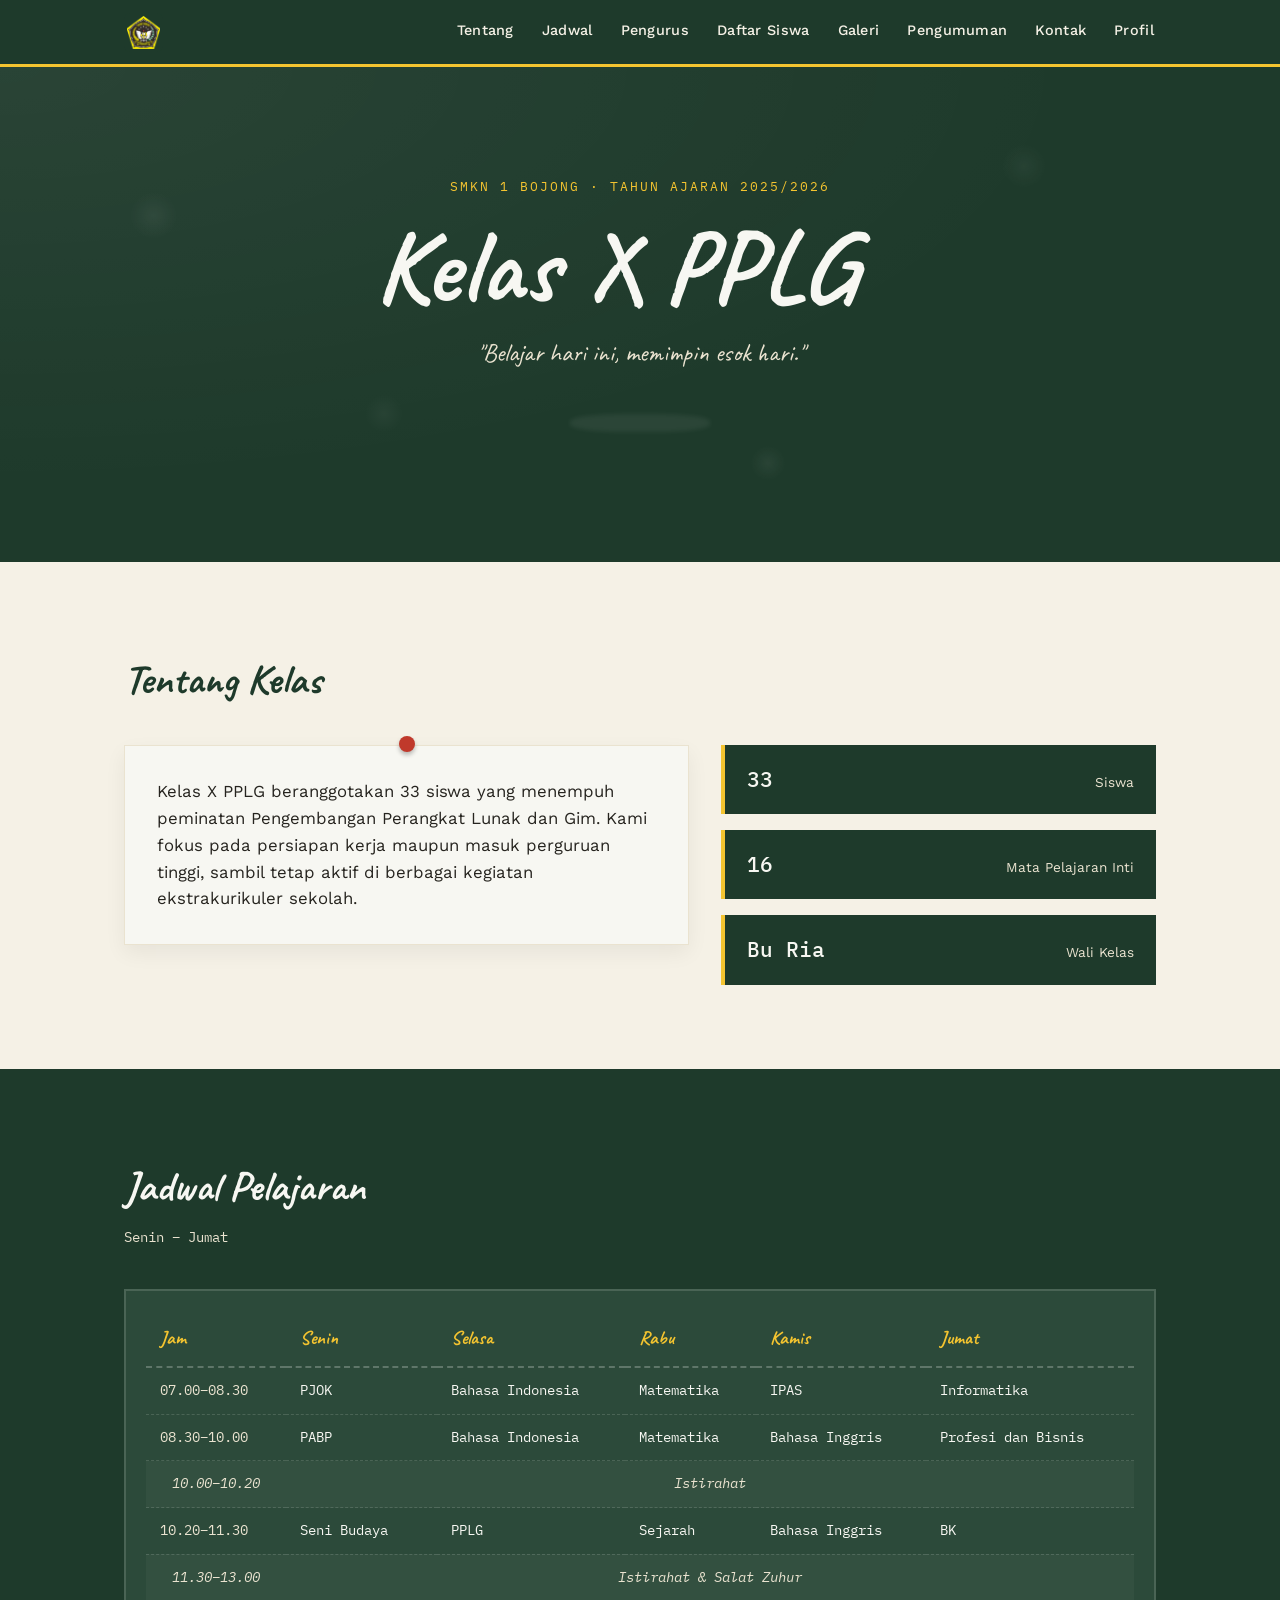
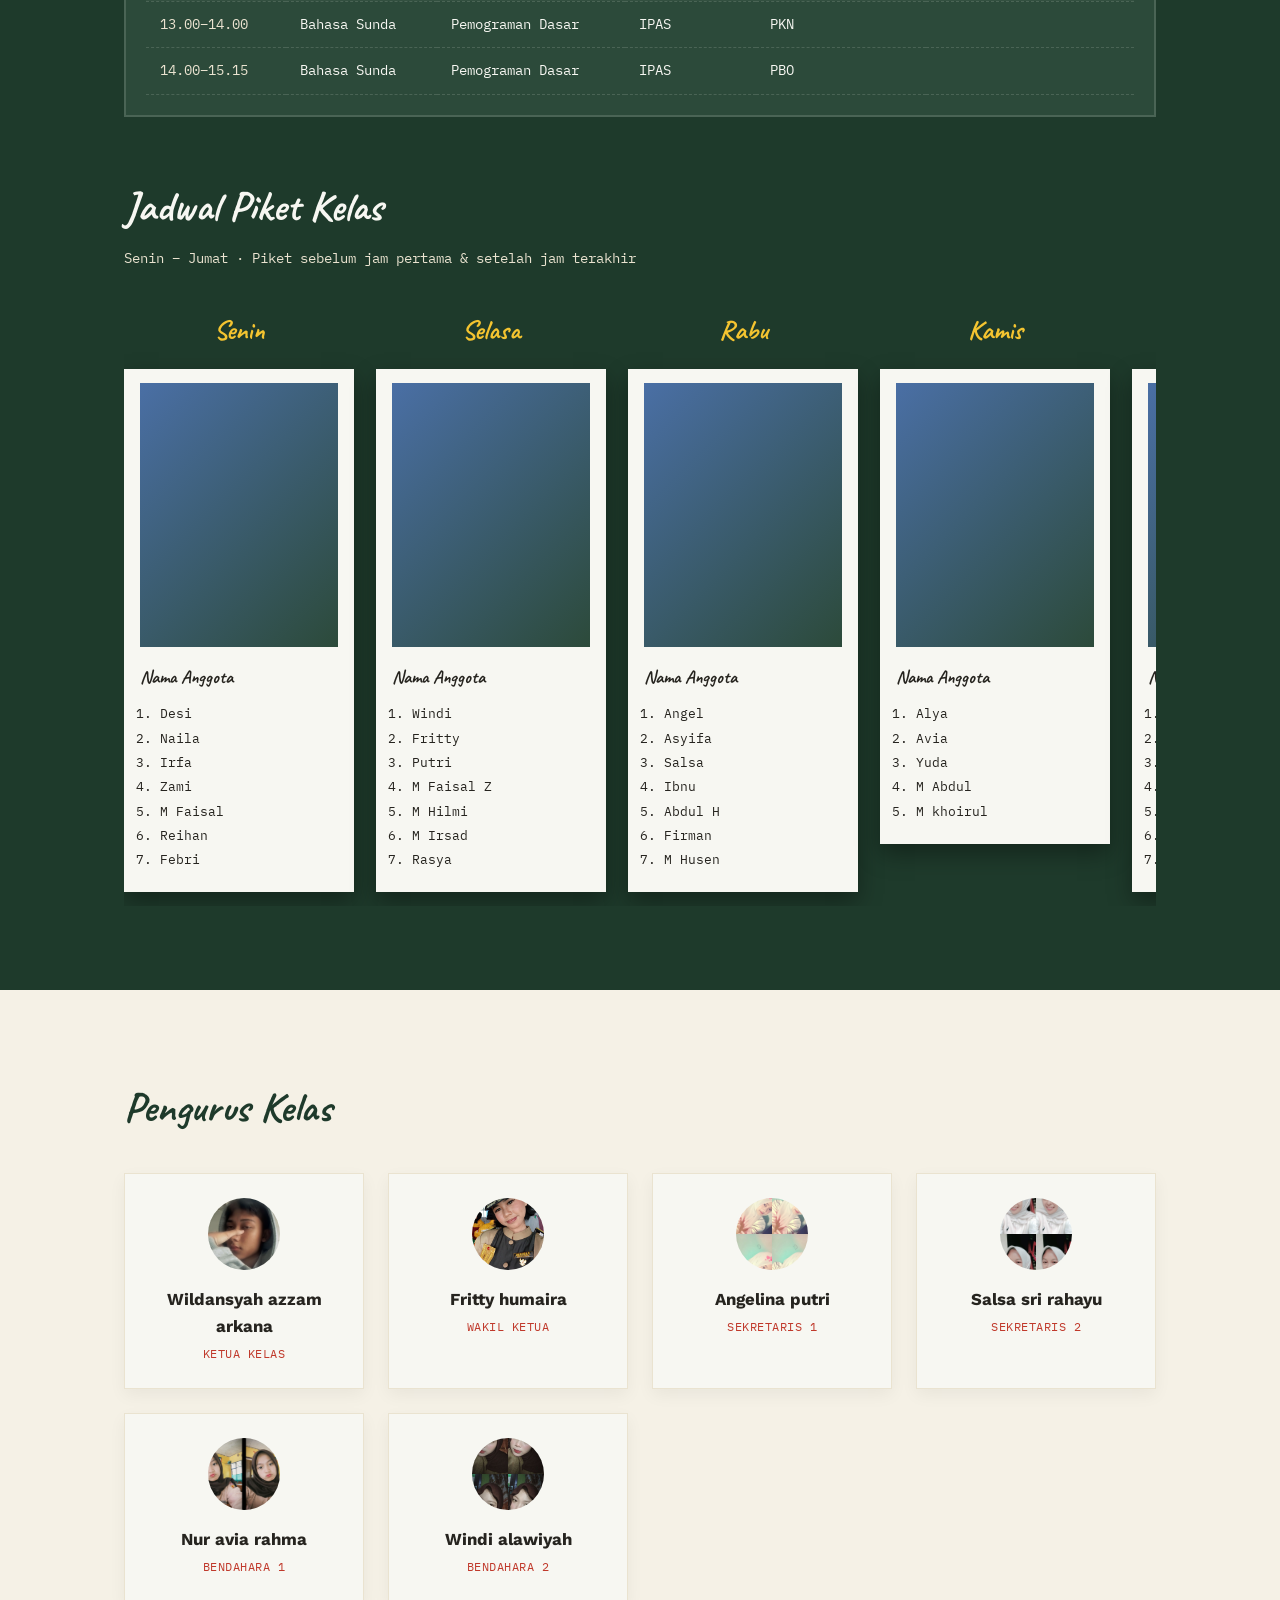
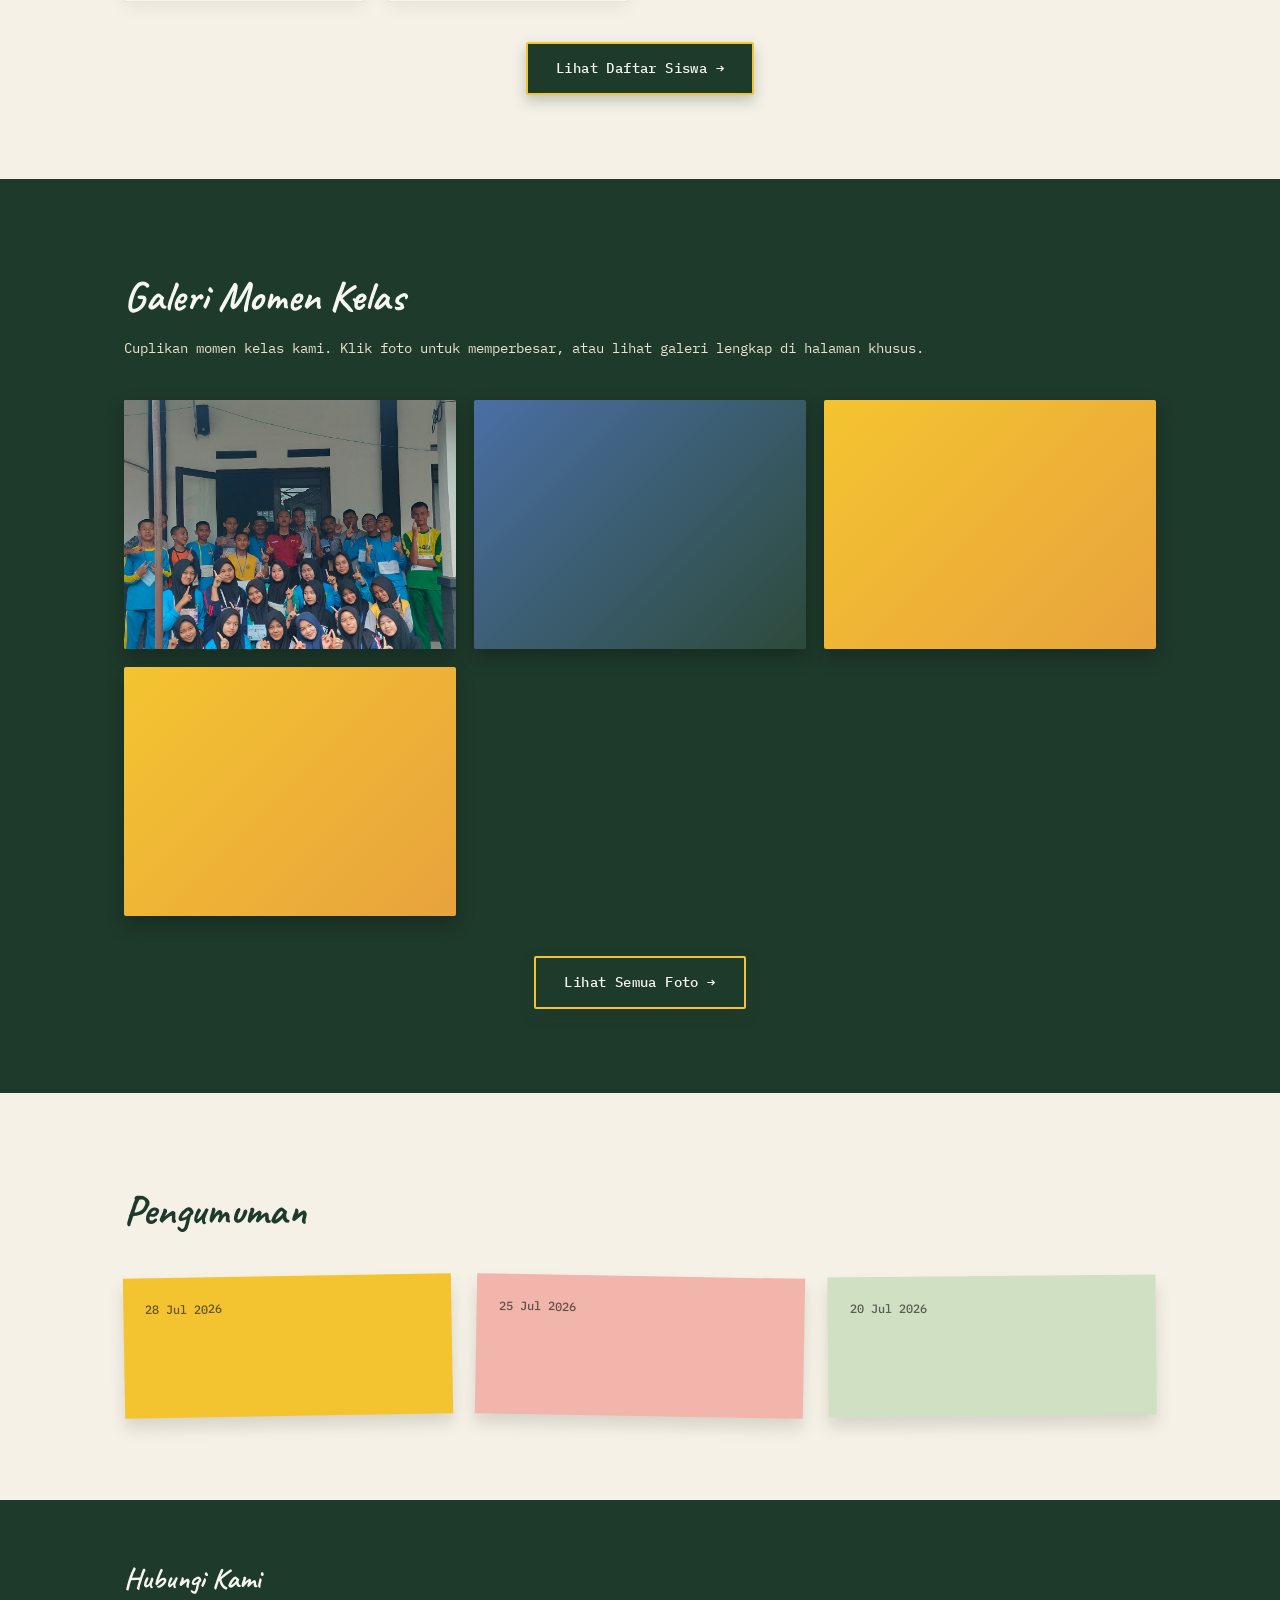
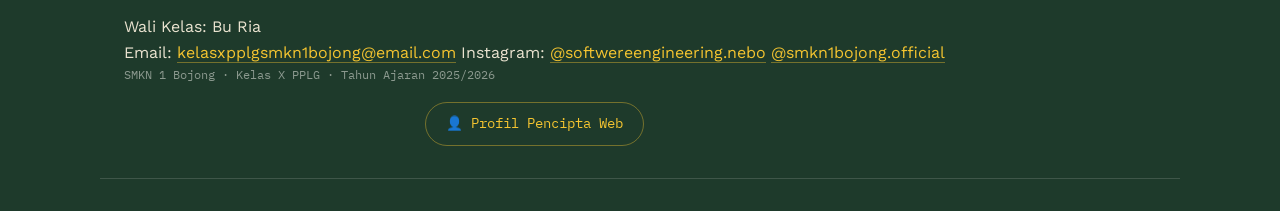
==== index.html @ be51a21d "Update index.html" ====
<!DOCTYPE html>
<html lang="id">
<head>
<meta charset="UTF-8">
<meta name="viewport" content="width=device-width, initial-scale=1.0">
<title>Kelas X PPLG — SMKN 1 Bojong</title>
<link rel="preconnect" href="https://fonts.googleapis.com">
<link rel="preconnect" href="https://fonts.gstatic.com" crossorigin>
<link href="https://fonts.googleapis.com/css2?family=Caveat:wght@500;700&family=IBM+Plex+Mono:wght@400;500&family=Work+Sans:wght@400;500;600;700&display=swap" rel="stylesheet">
<link rel="stylesheet" href="styler.css">
<link rel="stylesheet" href="tambahan.css">
<link rel="icon" type="image/png" sizes="512x512" href="logopplg.png">
  <meta name="apple-mobile-web-app-title" content="Kelas X PPLG">
<meta name="theme-color" content="#2563eb">
</head>
<body>

<header class="site-header">
  <div class="wrap header-inner">
    <div class="brand-group">
      <img src="logosmk.png" alt="Logo SMKN 1 Bojong" class="logo" onerror="this.style.display='none'">
      <span class="brand"></span>
      <img src=".png" alt="Logo PPLG" class="logo" onerror="this.style.display='none'">
    </div>
    <nav class="nav">
      <a href="#tentang">Tentang</a>
      <a href="#jadwal">Jadwal</a>
      <a href="#pengurus">Pengurus</a>
      <a href="daftar-siswa.html">Daftar Siswa</a>
      <a href="galeri.html">Galeri</a>
      <a href="#pengumuman">Pengumuman</a>
      <a href="#kontak">Kontak</a>
      <a href="profil.html">Profil</a>
    </nav>
  </div>
</header>

<!-- HERO: chalkboard -->
<section class="hero">
  <div class="chalk-dust"></div>
  <div class="wrap hero-inner">

    <p class="hero-eyebrow">SMKN 1 Bojong · Tahun Ajaran 2025/2026</p>
    <h1 class="hero-title">Kelas X PPLG&nbsp;&nbsp;</h1>
    <p class="hero-tagline">"Belajar hari ini, memimpin esok hari."</p>
    <div class="eraser-mark" aria-hidden="true"></div>
  </div>
</section>

<!-- TENTANG KELAS -->
<section id="tentang" class="section paper-bg">
  <div class="wrap">
    <h2 class="section-title">Tentang Kelas</h2>
    <div class="tentang-grid">
      <div class="pin-card">
        <span class="pin" aria-hidden="true"></span>
        <p>Kelas X PPLG beranggotakan 33 siswa yang menempuh peminatan Pengembangan Perangkat Lunak dan Gim. Kami fokus pada persiapan kerja maupun masuk perguruan tinggi, sambil tetap aktif di berbagai kegiatan ekstrakurikuler sekolah.</p>
      </div>
      <div class="stat-cards">
        <div class="stat-card">
          <span class="stat-number">33</span>
          <span class="stat-label">Siswa</span>
        </div>
        <div class="stat-card">
          <span class="stat-number">16</span>
          <span class="stat-label">Mata Pelajaran Inti</span>
        </div>
        <div class="stat-card">
          <span class="stat-number">Bu Ria</span>
          <span class="stat-label">Wali Kelas</span>
        </div>
      </div>
    </div>
  </div>
</section>

<!-- JADWAL PELAJARAN: signature element, gaya papan tulis -->
<section id="jadwal" class="section board-bg">
  <div class="wrap">
    <h2 class="section-title light">Jadwal Pelajaran</h2>
    <p class="section-sub light">Senin – Jumat</p>

    <div class="schedule-frame">
      <table class="schedule">
        <thead>
          <tr>
            <th>Jam</th>
            <th>Senin</th>
            <th>Selasa</th>
            <th>Rabu</th>
            <th>Kamis</th>
            <th>Jumat</th>
          </tr>
        </thead>
        <tbody>
          <tr>
            <td class="time">07.00–08.30</td>
            <td>PJOK</td>
            <td>Bahasa Indonesia</td>
            <td>Matematika</td>
            <td>IPAS</td>
            <td>Informatika</td>
          </tr>
          <tr>
            <td class="time">08.30–10.00</td>
            <td>PABP</td>
            <td>Bahasa Indonesia</td>
            <td>Matematika</td>
            <td>Bahasa Inggris</td>
            <td>Profesi dan Bisnis</td>
          </tr>
          <tr class="break-row">
            <td class="time">10.00–10.20</td>
            <td colspan="5">Istirahat</td>
          </tr>
          <tr>
            <td class="time">10.20–11.30</td>
            <td>Seni Budaya</td>
            <td>PPLG</td>
            <td>Sejarah</td>
            <td>Bahasa Inggris</td>
            <td>BK</td>
          </tr>
          <tr class="break-row">
            <td class="time">11.30–13.00</td>
            <td colspan="5">Istirahat & Salat Zuhur</td>
          </tr>
          <tr>
            <td class="time">13.00–14.00</td>
            <td>Bahasa Sunda</td>
            <td>Pemograman Dasar</td>
            <td>IPAS</td>
            <td>PKN</td>
            <td></td>
          </tr>
          <tr>
            <td class="time">14.00–15.15</td>
            <td>Bahasa Sunda</td>
            <td>Pemograman Dasar</td>
            <td>IPAS</td>
            <td>PBO</td>
            <td></td>
          </tr>
        </tbody>
      </table>
    </div>

    <!-- JADWAL PIKET -->
    <h2 class="section-title light piket-title">Jadwal Piket Kelas</h2>
    <p class="section-sub light">Senin – Jumat · Piket sebelum jam pertama & setelah jam terakhir</p>
    
    <div class="piket-row">
      <div class="piket-day-col">
        <h3 class="piket-day">Senin</h3>
        <div class="photocard-group">
          <div class="photocard-photo"><img src="foto/piket-senin.jpg" alt="Piket Senin" onerror="this.style.display='none'"></div>
          <h4 class="photocard-heading">Nama Anggota</h4>
          <ol class="photocard-list">
            <li>Desi</li>
            <li>Naila</li>
            <li>Irfa</li>
            <li>Zami</li>
            <li>M Faisal</li>
            <li>Reihan</li>
            <li>Febri</li>
            
          </ol>
        </div>
      </div>
      <div class="piket-day-col">
        <h3 class="piket-day">Selasa</h3>
        <div class="photocard-group">
          <div class="photocard-photo"><img src="foto/piket-selasa.jpg" alt="Piket Selasa" onerror="this.style.display='none'"></div>
          <h4 class="photocard-heading">Nama Anggota</h4>
          <ol class="photocard-list">
            <li>Windi</li>
            <li>Fritty</li>
            <li>Putri</li>
            <li>M Faisal Z</li>
            <li>M Hilmi</li>
            <li>M Irsad</li>
            <li>Rasya</li>
          </ol>
        </div>
      </div>
      <div class="piket-day-col">
        <h3 class="piket-day">Rabu</h3>
        <div class="photocard-group">
          <div class="photocard-photo"><img src="foto/piket-rabu.jpg" alt="Piket Rabu" onerror="this.style.display='none'"></div>
          <h4 class="photocard-heading">Nama Anggota</h4>
          <ol class="photocard-list">
            <li>Angel</li>
            <li>Asyifa</li>
            <li>Salsa</li>
            <li>Ibnu</li>
            <li>Abdul H</li>
            <li>Firman</li>
            <li>M Husen</li>
          </ol>
        </div>
      </div>
      <div class="piket-day-col">
        <h3 class="piket-day">Kamis</h3>
        <div class="photocard-group">
          <div class="photocard-photo"><img src="foto/piket-kamis.jpg" alt="Piket Kamis" onerror="this.style.display='none'"></div>
          <h4 class="photocard-heading">Nama Anggota</h4>
          <ol class="photocard-list">
            <li>Alya</li>
            <li>Avia</li>
            <li>Yuda</li>
            <li>M Abdul</li>
            <li>M khoirul</li>
          </ol>
        </div>
      </div>
      <div class="piket-day-col">
        <h3 class="piket-day">Jumat</h3>
        <div class="photocard-group">
          <div class="photocard-photo"><img src="foto/piket-jumat.jpg" alt="Piket Jumat" onerror="this.style.display='none'"></div>
          <h4 class="photocard-heading">Nama Anggota</h4>
          <ol class="photocard-list">
            <li>Nazwa</li>
            <li>Alifah</li>
            <li>Raffa</li>
            <li>Elli</li>
            <li>Ridho</li>
            <li>Rifki</li>
            <li>Wildan</li>
          </ol>
        </div>
      </div>
    </div>
  </div>
</section>

<!-- PENGURUS KELAS -->
<section id="pengurus" class="section paper-bg">
  <div class="wrap">
    <h2 class="section-title">Pengurus Kelas</h2>
    <div class="id-card-grid">
      <div class="id-card">
        <div class="id-photo" style="background:#c0392b"><img src="wildan1.jpg" alt="Wildansyah azzam arkana" onerror="this.style.display='none'; this.parentElement.innerHTML='RA';"></div>
        <h3>Wildansyah azzam arkana</h3>
        <p class="role">Ketua Kelas</p>
      </div>
      <div class="id-card">
        <div class="id-photo" style="background:#2c4a3a"><img src="fritty.jpg" alt="Frity humaira" onerror="this.style.display='none'; this.parentElement.innerHTML='SN';"></div>
        <h3>Fritty humaira</h3>
        <p class="role">Wakil Ketua</p>
      </div>
      <div class="id-card">
        <div class="id-photo" style="background:#f4c430;color:#1e3a2b"><img src="angel.jpg" alt="Angelina Putri" onerror="this.style.display='none'; this.parentElement.innerHTML='AP';"></div>
        <h3>Angelina putri</h3>
        <p class="role">Sekretaris 1</p>
      </div>
      <div class="id-card">
        <div class="id-photo" style="background:#f4c430;color:#1e3a2b"><img src="salsa.jpg" alt="Salsa sri rahayu" onerror="this.style.display='none'; this.parentElement.innerHTML='SS';"></div>
        <h3>Salsa sri rahayu</h3>
        <p class="role">Sekretaris 2</p>
      </div>
      <div class="id-card">
        <div class="id-photo" style="background:#4a6fa5"><img src="nur.jpg" alt="Nur avia rahma" onerror="this.style.display='none'; this.parentElement.innerHTML='NA';"></div>
        <h3>Nur avia rahma</h3>
        <p class="role">Bendahara 1</p> 
      </div>
        <div class="id-card">
        <div class="id-photo" style="background:#f4c430;color:#1e3a2b"><img src="windi.jpg" alt="Windi alawiyah" onerror="this.style.display='none'; this.parentElement.innerHTML='WA';"></div>
        <h3>Windi alawiyah</h3>
        <p class="role">Bendahara 2</p>
      </div>
    </div>
    <div class="btn-row">
      <a href="daftar-siswa.html" class="btn btn-primary">Lihat Daftar Siswa →</a>

    </div>
  </div>
</section>

<!-- GALERI (preview) -->
<section id="galeri" class="section board-bg">
  <div class="wrap">
    <h2 class="section-title light">Galeri Momen Kelas</h2>
    <p class="section-sub light">Cuplikan momen kelas kami. Klik foto untuk memperbesar, atau lihat galeri lengkap di halaman khusus.</p>
    <div class="gallery-grid">
      <!-- Untuk menambah foto: copy paste blok div di bawah, ganti src="foto/NAMA-FILE.jpg" -->
      <div class="photo-tile" style="background:linear-gradient(135deg,#e8a33d,#c0392b)"><img src="IMG-20260721-WA0027.jpg" alt="Momen kelas 1" onerror="this.style.display='none'"></div>
      <div class="photo-tile" style="background:linear-gradient(135deg,#4a6fa5,#2c4a3a)"><img src="fg2.jpg" alt="Momen kelas 2" onerror="this.style.display='none'"></div>
      <div class="photo-tile" style="background:linear-gradient(135deg,#f4c430,#e8a33d)"><img src="fg3.jpg" alt="Momen kelas 3" onerror="this.style.display='none'"></div>
      <div class="photo-tile" style="background:linear-gradient(135deg,#f4c430,#e8a33d)"><img src="fg4.jpg" alt="Momen kelas 4" onerror="this.style.display='none'"></div>
    </div>
    <div class="btn-row">
      <a href="galeri.html" class="btn btn-primary">Lihat Semua Foto →</a>
    </div>
  </div>
</section>

<!-- PENGUMUMAN -->
<section id="pengumuman" class="section paper-bg">
  <div class="wrap">
    <h2 class="section-title">Pengumuman</h2>
    <div class="sticky-grid">
      <div class="sticky-note note-yellow">
        <p class="note-date">28 Jul 2026</p>
        <p></p>
      </div>
      <div class="sticky-note note-red">
        <p class="note-date">25 Jul 2026</p>
        <p></p>
      </div>
      <div class="sticky-note note-green">
        <p class="note-date">20 Jul 2026</p>
        <p></p>
      </div>
    </div>
  </div>
</section>

<!-- KONTAK / FOOTER -->
<footer id="kontak" class="footer">
  <div class="wrap footer-inner">
    <div>
      <h2 class="footer-title">Hubungi Kami</h2>
      <p>Wali Kelas: Bu Ria</p>
      Email:
      <a href="mailto:kelasxpplgsmkn1bojong@email.com">kelasxpplgsmkn1bojong@email.com</a>
      Instagram:
      <a href="https://www.instagram.com/softwareengineering.nebo?igsh=amI5eXk5ZzU3OXF2">@softwereengineering.nebo</a>
      <a href="https://www.instagram.com/smkn1bojong.official?igsh=bnpsZ3p3Z3dianY4">@smkn1bojong.official</a>
    <p class="footer-note">SMKN 1 Bojong · Kelas X PPLG · Tahun Ajaran 2025/2026</p>
    <div class="creator-btn-wrap">
      <a href="profil.html" class="btn-creator">👤 Profil Pencipta Web</a>
    </div>
  </div>
</footer>

<script src="tambahan.js"></script>
</body>
</html>
---- styler.css ----
/* ===== Tokens ===== */
:root{
  --chalkboard: #1e3a2b;
  --chalkboard-light: #2c4a3a;
  --paper: #f5f1e6;
  --paper-dark: #eae3d0;
  --chalk: #f7f7f2;
  --highlighter: #f4c430;
  --pen-red: #c0392b;
  --ink: #26241f;
  --font-display: 'Caveat', cursive;
  --font-body: 'Work Sans', sans-serif;
  --font-mono: 'IBM Plex Mono', monospace;
}

*{box-sizing:border-box; margin:0; padding:0;}

body{
  font-family: var(--font-body);
  color: var(--ink);
  background: var(--paper);
  line-height:1.6;
  -webkit-font-smoothing: antialiased;
}

.wrap{
  max-width: 1080px;
  margin: 0 auto;
  padding: 0 24px;
}

a{ color: inherit; }

/* ===== Header ===== */
.site-header{
  position: sticky;
  top:0;
  background: var(--chalkboard);
  z-index: 50;
  border-bottom: 3px solid var(--highlighter);
}
.header-inner{
  display:flex;
  align-items:center;
  justify-content: space-between;
  height: 64px;
}
.brand{
  font-family: var(--font-display);
  font-size: 1.8rem;
  font-weight: 700;
  color: var(--chalk);
  letter-spacing: 0.5px;
}
.brand-group{
  display: flex;
  align-items: center;
  gap: 12px;
}
.logo{
  height: 39px;
  width: 39px;
  object-fit: contain;
  border-radius: 6px;
  background: #1e3a2b;
  padding: 3px;
}
.nav{ display:flex; gap: 24px; }
.nav a{
  color: var(--paper);
  text-decoration:none;
  font-size: 0.9rem;
  font-weight: 500;
  letter-spacing: 0.3px;
  padding: 6px 2px;
  border-bottom: 2px solid transparent;
  transition: border-color 0.2s ease, color 0.2s ease;
}
.nav a:hover, .nav a:focus-visible{
  border-color: var(--highlighter);
  color: var(--highlighter);
  outline: none;
}

/* ===== Hero ===== */
.hero{
  position: relative;
  background:
    radial-gradient(ellipse at top left, rgba(255,255,255,0.05), transparent 60%),
    var(--chalkboard);
  color: var(--chalk);
  padding: 110px 0 130px;
  overflow: hidden;
  text-align:center;
}
.chalk-dust{
  position:absolute; inset:0;
  background-image:
    radial-gradient(circle at 12% 30%, rgba(255,255,255,0.05) 0, transparent 2%),
    radial-gradient(circle at 80% 20%, rgba(255,255,255,0.04) 0, transparent 2%),
    radial-gradient(circle at 60% 80%, rgba(255,255,255,0.05) 0, transparent 2%),
    radial-gradient(circle at 30% 70%, rgba(255,255,255,0.04) 0, transparent 2%);
  pointer-events:none;
}
.hero-inner{ position:relative; }
.hero-eyebrow{
  font-family: var(--font-mono);
  font-size: 0.8rem;
  letter-spacing: 2px;
  text-transform: uppercase;
  color: var(--highlighter);
  margin-bottom: 18px;
}
.hero-title{
  font-family: var(--font-display);
  font-weight: 700;
  font-size: clamp(3.2rem, 9vw, 6.5rem);
  line-height: 1;
  margin-bottom: 14px;
}
.hero-tagline{
  font-family: var(--font-display);
  font-size: 1.6rem;
  color: var(--paper-dark);
}
.eraser-mark{
  width: 140px;
  height: 18px;
  background: rgba(255,255,255,0.06);
  border-radius: 40%;
  margin: 40px auto 0;
  filter: blur(2px);
}

/* ===== Page hero (halaman sekunder) ===== */
.page-hero{
  position: relative;
  color: var(--chalk);
  padding: 70px 0 56px;
  overflow: hidden;
  text-align: center;
}
.page-hero-inner{ position: relative; }
.page-hero-title{
  font-family: var(--font-display);
  font-weight: 700;
  font-size: clamp(2.6rem, 7vw, 4rem);
  line-height: 1;
  margin: 10px 0 12px;
}

/* ===== Tabel Daftar Siswa ===== */
.table-frame{
  background: var(--chalk);
  border: 1px solid var(--paper-dark);
  box-shadow: 0 8px 20px rgba(0,0,0,0.06);
  overflow-x: auto;
}
.student-table{
  width: 100%;
  border-collapse: collapse;
  font-size: 0.92rem;
  min-width: 480px;
}
.student-table th{
  text-align: left;
  font-family: var(--font-mono);
  font-size: 0.72rem;
  text-transform: uppercase;
  letter-spacing: 0.6px;
  color: var(--chalk);
  background: var(--chalkboard);
  padding: 14px 18px;
}
.student-table td{
  padding: 12px 18px;
  border-bottom: 1px solid var(--paper-dark);
}
.student-table tbody tr:nth-child(even){ background: var(--paper); }
.student-table tbody tr:hover{ background: #efe6c8; }
.badge{
  display: inline-block;
  font-family: var(--font-mono);
  font-size: 0.7rem;
  font-weight: 500;
  text-transform: uppercase;
  letter-spacing: 0.4px;
  color: var(--pen-red);
  border: 1px solid var(--pen-red);
  padding: 2px 8px;
  border-radius: 2px;
}
.avatar{
  width: 36px;
  height: 36px;
  border-radius: 50%;
  display: flex;
  align-items: center;
  justify-content: center;
  font-family: var(--font-mono);
  font-size: 0.72rem;
  font-weight: 500;
  overflow: hidden;
}
.avatar img{
  width: 100%;
  height: 100%;
  object-fit: cover;
}
.student-table td:nth-child(2){ width: 56px; }

/* ===== Sections ===== */
.section{ padding: 84px 0; }
.paper-bg{ background: var(--paper); }
.board-bg{ background: var(--chalkboard); }

.section-title{
  font-family: var(--font-display);
  font-size: 2.6rem;
  font-weight: 700;
  margin-bottom: 8px;
  color: var(--chalkboard);
}
.section-title.light{ color: var(--chalk); }
.section-sub{
  font-family: var(--font-mono);
  font-size: 0.85rem;
  color: #5a5748;
  margin-bottom: 40px;
}
.section-sub.light{ color: var(--paper-dark); margin-bottom: 40px; }

/* ===== Tentang ===== */
.tentang-grid{
  display: grid;
  grid-template-columns: 1.3fr 1fr;
  gap: 32px;
  align-items: start;
  margin-top: 32px;
}
.pin-card{
  position: relative;
  background: var(--chalk);
  border: 1px solid var(--paper-dark);
  padding: 32px;
  box-shadow: 0 8px 20px rgba(0,0,0,0.06);
  font-size: 1.05rem;
}
.pin{
  position:absolute;
  top: -10px; left: 50%;
  transform: translateX(-50%);
  width: 16px; height:16px;
  border-radius:50%;
  background: var(--pen-red);
  box-shadow: 0 3px 4px rgba(0,0,0,0.25);
}
.stat-cards{
  display:flex;
  flex-direction: column;
  gap: 16px;
}
.stat-card{
  background: var(--chalkboard);
  color: var(--chalk);
  padding: 18px 22px;
  display:flex;
  align-items:baseline;
  justify-content: space-between;
  border-left: 4px solid var(--highlighter);
}
.stat-number{
  font-family: var(--font-mono);
  font-size: 1.3rem;
  font-weight: 500;
}
.stat-label{
  font-size: 0.85rem;
  color: var(--paper-dark);
}

/* ===== Jadwal (signature) ===== */
.schedule-frame{
  background: var(--chalkboard-light);
  border: 2px solid rgba(247,247,242,0.15);
  padding: 20px;
  overflow-x:auto;
}
.schedule{
  width: 100%;
  border-collapse: collapse;
  font-family: var(--font-mono);
  font-size: 0.85rem;
  color: var(--chalk);
  min-width: 640px;
}
.schedule th{
  text-align:left;
  padding: 12px 14px;
  font-family: var(--font-display);
  font-size: 1.2rem;
  font-weight: 700;
  color: var(--highlighter);
  border-bottom: 2px dashed rgba(247,247,242,0.25);
}
.schedule td{
  padding: 12px 14px;
  border-bottom: 1px dashed rgba(247,247,242,0.15);
}
.schedule .time{ color: var(--paper-dark); white-space:nowrap; }
.schedule tr.break-row td{
  text-align:center;
  font-style: italic;
  color: var(--paper-dark);
  background: rgba(255,255,255,0.03);
}

/* ===== Pengurus (ID cards) ===== */
.id-card-grid{
  display:grid;
  grid-template-columns: repeat(4, 1fr);
  gap: 24px;
  margin-top: 32px;
}
.id-card{
  background: var(--chalk);
  border: 1px solid var(--paper-dark);
  padding: 24px 20px;
  text-align:center;
  box-shadow: 0 6px 16px rgba(0,0,0,0.05);
}
.id-photo{
  width: 72px; height:72px;
  border-radius:50%;
  margin: 0 auto 16px;
  display:flex; align-items:center; justify-content:center;
  color: var(--chalk);
  font-family: var(--font-mono);
  font-weight:500;
  font-size: 1.1rem;
  overflow: hidden;
}
.id-photo img{
  width: 100%;
  height: 100%;
  object-fit: cover;
}
.id-card h3{ font-size: 1.05rem; margin-bottom: 4px; }
.id-card .role{
  font-family: var(--font-mono);
  font-size: 0.78rem;
  color: var(--pen-red);
  text-transform: uppercase;
  letter-spacing: 0.5px;
}

/* ===== Buttons ===== */
.btn-row{
  margin-top: 40px;
  text-align: center;
  display: flex;
  gap: 16px;
  justify-content: center;
  flex-wrap: wrap;
}
.btn{
  display: inline-block;
  font-family: var(--font-mono);
  font-size: 0.85rem;
  font-weight: 500;
  letter-spacing: 0.4px;
  text-decoration: none;
  padding: 14px 28px;
  border-radius: 2px;
  border: 2px solid transparent;
  cursor: pointer;
  transition: transform 0.15s ease, box-shadow 0.15s ease, background 0.15s ease;
}
.btn:hover, .btn:focus-visible{
  transform: translateY(-2px);
  outline: none;
}
.btn-primary{
  background: var(--chalkboard);
  color: var(--chalk);
  border-color: var(--highlighter);
  box-shadow: 0 6px 14px rgba(30,58,43,0.25);
}
.btn-primary:hover, .btn-primary:focus-visible{
  background: var(--highlighter);
  color: var(--chalkboard);
  box-shadow: 0 8px 18px rgba(244,196,48,0.3);
}
.btn-secondary{
  background: transparent;
  color: var(--chalk);
  border-color: rgba(247,247,242,0.35);
}
.btn-secondary:hover, .btn-secondary:focus-visible{
  border-color: var(--highlighter);
  color: var(--highlighter);
}
.btn-outline{
  background: transparent;
  color: var(--chalkboard);
  border-color: var(--chalkboard);
}
.btn-outline:hover, .btn-outline:focus-visible{
  background: var(--chalkboard);
  color: var(--chalk);
}

/* ===== Galeri ===== */
.gallery-grid{
  display:grid;
  grid-template-columns: repeat(3, 1fr);
  gap: 18px;
  margin-top: 32px;
}
.photo-tile{
  aspect-ratio: 4/3;
  border-radius: 2px;
  box-shadow: 0 8px 18px rgba(0,0,0,0.25);
  overflow: hidden;
}
.photo-tile img{
  width: 100%;
  height: 100%;
  object-fit: cover;
  display: block;
}

/* ===== Jadwal Piket ===== */
.piket-title{ margin-top: 56px; }
.piket-row{
  display: flex;
  gap: 22px;
  margin-top: 32px;
  overflow-x: auto;
  padding-bottom: 14px;
}
.piket-day-col{
  flex: 0 0 auto;
  width: 230px;
  text-align: center;
}
.piket-day{
  font-family: var(--font-display);
  font-size: 1.7rem;
  color: var(--highlighter);
  margin-bottom: 16px;
}
.photocard-group{
  background: var(--chalk);
  padding: 14px 16px 20px;
  box-shadow: 0 10px 22px rgba(0,0,0,0.35);
  text-align: left;
}
.photocard-photo{
  width: 100%;
  aspect-ratio: 3/4;
  overflow: hidden;
  margin-bottom: 16px;
  background: linear-gradient(135deg,#4a6fa5,#2c4a3a);
}
.photocard-photo img{
  width: 100%;
  height: 100%;
  object-fit: cover;
  display: block;
}
.photocard-heading{
  font-family: var(--font-display);
  font-size: 1.15rem;
  color: var(--ink);
  margin-bottom: 10px;
}
.photocard-list{
  font-family: var(--font-mono);
  font-size: 0.8rem;
  color: var(--ink);
  line-height: 1.9;
  padding-left: 20px;
}
.piket-row::-webkit-scrollbar{ height: 8px; }
.piket-row::-webkit-scrollbar-thumb{ background: var(--highlighter); border-radius: 4px; }
.piket-row::-webkit-scrollbar-track{ background: rgba(247,247,242,0.1); }

/* ===== Pengumuman (sticky notes) ===== */
.sticky-grid{
  display:grid;
  grid-template-columns: repeat(3, 1fr);
  gap: 24px;
  margin-top: 32px;
}
.sticky-note{
  padding: 22px;
  min-height: 140px;
  font-size: 0.95rem;
  transform: rotate(-1deg);
  box-shadow: 0 10px 16px rgba(0,0,0,0.12);
}
.sticky-note:nth-child(2){ transform: rotate(1deg); }
.sticky-note:nth-child(3){ transform: rotate(-0.5deg); }
.note-yellow{ background: var(--highlighter); }
.note-red{ background: #f2b5ab; }
.note-green{ background: #cfe0c3; }
.note-date{
  font-family: var(--font-mono);
  font-size: 0.75rem;
  font-weight: 500;
  margin-bottom: 8px;
  opacity: 0.7;
}

/* ===== Footer ===== */
.footer{
  background: var(--chalkboard);
  color: var(--paper-dark);
  padding: 56px 0 32px;
}
.footer-inner{
  display:flex;
  justify-content: space-between;
  flex-wrap: wrap;
  gap: 24px;
  border-bottom: 1px solid rgba(247,247,242,0.15);
  padding-bottom: 32px;
}
.footer-title{
  font-family: var(--font-display);
  font-size: 1.8rem;
  color: var(--chalk);
  margin-bottom: 12px;
}
.footer-note{
  font-family: var(--font-mono);
  font-size: 0.75rem;
  align-self:flex-end;
  color: rgba(247,247,242,0.5);
}
.footer a{
  color: var(--highlighter);
  text-decoration: none;
  border-bottom: 1px solid rgba(244,196,48,0.4);
}
.footer a:hover, .footer a:focus-visible{
  border-bottom-color: var(--highlighter);
  outline: none;
}

/* ===== Responsive ===== */
@media (max-width: 800px){
  .nav{ display:none; }
  .tentang-grid{ grid-template-columns: 1fr; }
  .id-card-grid{ grid-template-columns: repeat(2, 1fr); }
  .gallery-grid{ grid-template-columns: repeat(2, 1fr); }
  .sticky-grid{ grid-template-columns: 1fr; }
  .piket-day-col{ width: 190px; }
  .footer-inner{ flex-direction:column; }
  .footer-note{ align-self:flex-start; }
}

@media (prefers-reduced-motion: reduce){
  *{ transition: none !important; }
}
---- tambahan.css ----
/* ===== TAMBAHAN: Lightbox Galeri & Halaman Profil ===== */

/* Membuat foto galeri terlihat bisa ditekan */
.photo-tile img {
  cursor: zoom-in;
  transition: transform .25s ease, filter .25s ease;
}
.photo-tile:hover img {
  transform: scale(1.04);
  filter: brightness(1.05);
}

/* Lightbox overlay */
.lightbox-overlay {
  position: fixed;
  inset: 0;
  background: rgba(20, 15, 10, 0.92);
  display: none;
  align-items: center;
  justify-content: center;
  z-index: 999;
  padding: 24px;
  animation: lightbox-fade .2s ease;
}
.lightbox-overlay.active {
  display: flex;
}
@keyframes lightbox-fade {
  from { opacity: 0; }
  to { opacity: 1; }
}
.lightbox-overlay img {
  max-width: 90vw;
  max-height: 85vh;
  border-radius: 8px;
  box-shadow: 0 10px 50px rgba(0,0,0,.6);
  object-fit: contain;
}
.lightbox-close {
  position: absolute;
  top: 20px;
  right: 28px;
  color: #f4e9d8;
  font-size: 2.4rem;
  line-height: 1;
  cursor: pointer;
  background: none;
  border: none;
  font-family: inherit;
}
.lightbox-close:hover { color: #e8a33d; }
.lightbox-nav {
  position: absolute;
  top: 50%;
  transform: translateY(-50%);
  background: rgba(255,255,255,.12);
  color: #f4e9d8;
  border: none;
  font-size: 1.8rem;
  width: 48px;
  height: 48px;
  border-radius: 50%;
  cursor: pointer;
}
.lightbox-nav:hover { background: rgba(255,255,255,.25); }
.lightbox-prev { left: 18px; }
.lightbox-next { right: 18px; }
.lightbox-caption {
  position: absolute;
  bottom: 22px;
  left: 0;
  right: 0;
  text-align: center;
  color: #f4e9d8cc;
  font-family: 'IBM Plex Mono', monospace;
  font-size: .85rem;
}

/* Tombol profil pencipta */
.creator-btn-wrap {
  text-align: center;
  margin-top: 18px;
}
.btn-creator {
  display: inline-flex;
  align-items: center;
  gap: 8px;
  padding: 10px 20px;
  border-radius: 999px;
  border: 1px solid #f4c43066;
  background: transparent;
  color: inherit;
  text-decoration: none;
  font-family: 'IBM Plex Mono', monospace;
  font-size: .85rem;
  transition: background .2s ease, border-color .2s ease;
}
.btn-creator:hover {
  background: #f4c43022;
  border-color: #f4c430;
}

/* Halaman profil */
.profile-hero {
  text-align: center;
  padding-bottom: 8px;
}
.profile-photo {
  width: 160px;
  height: 160px;
  border-radius: 50%;
  margin: 0 auto 20px;
  background: linear-gradient(135deg,#e8a33d,#c0392b);
  display: flex;
  align-items: center;
  justify-content: center;
  font-family: 'Caveat', cursive;
  font-size: 3rem;
  color: #fff;
  overflow: hidden;
}
.profile-photo img {
  width: 100%;
  height: 100%;
  object-fit: cover;
}
.profile-name {
  font-family: 'Caveat', cursive;
  font-size: 2.8rem;
  margin: 0 0 4px;
}
.profile-role {
  font-family: 'IBM Plex Mono', monospace;
  opacity: .75;
  margin-bottom: 18px;
}
.profile-bio {
  max-width: 640px;
  margin: 0 auto 24px;
  line-height: 1.7;
}
.profile-links {
  display: flex;
  gap: 14px;
  justify-content: center;
  flex-wrap: wrap;
}

/* Skill badges */
.skill-grid {
  display: flex;
  flex-wrap: wrap;
  gap: 10px;
  justify-content: center;
  max-width: 700px;
  margin: 0 auto;
}
.skill-badge {
  padding: 8px 18px;
  border-radius: 999px;
  background: #f4c43022;
  border: 1px solid #f4c43066;
  font-family: 'IBM Plex Mono', monospace;
  font-size: .85rem;
}

/* Project cards */
.project-grid {
  display: grid;
  grid-template-columns: repeat(auto-fit, minmax(260px, 1fr));
  gap: 20px;
  margin-top: 24px;
}
.project-card {
  border-radius: 12px;
  overflow: hidden;
  background: #ffffff10;
  border: 1px solid #ffffff1a;
  display: flex;
  flex-direction: column;
  transition: transform .2s ease, box-shadow .2s ease;
}
.project-card:hover {
  transform: translateY(-4px);
  box-shadow: 0 10px 30px rgba(0,0,0,.25);
}
.project-thumb {
  height: 140px;
  display: flex;
  align-items: center;
  justify-content: center;
  font-family: 'Caveat', cursive;
  font-size: 1.6rem;
  color: #fff;
}
.project-body {
  padding: 16px 18px 20px;
}
.project-body h4 {
  margin: 0 0 6px;
}
.project-body p {
  font-size: .9rem;
  opacity: .85;
  line-height: 1.5;
  margin: 0 0 14px;
}
.project-tags {
  display: flex;
  flex-wrap: wrap;
  gap: 6px;
  margin-bottom: 14px;
}
.project-tags span {
  font-family: 'IBM Plex Mono', monospace;
  font-size: .72rem;
  padding: 3px 9px;
  border-radius: 999px;
  background: #ffffff14;
}
.project-link {
  font-family: 'IBM Plex Mono', monospace;
  font-size: .85rem;
  text-decoration: none;
  color: inherit;
  border-bottom: 1px solid currentColor;
  padding-bottom: 1px;
}
.project-link:hover { opacity: .7; }
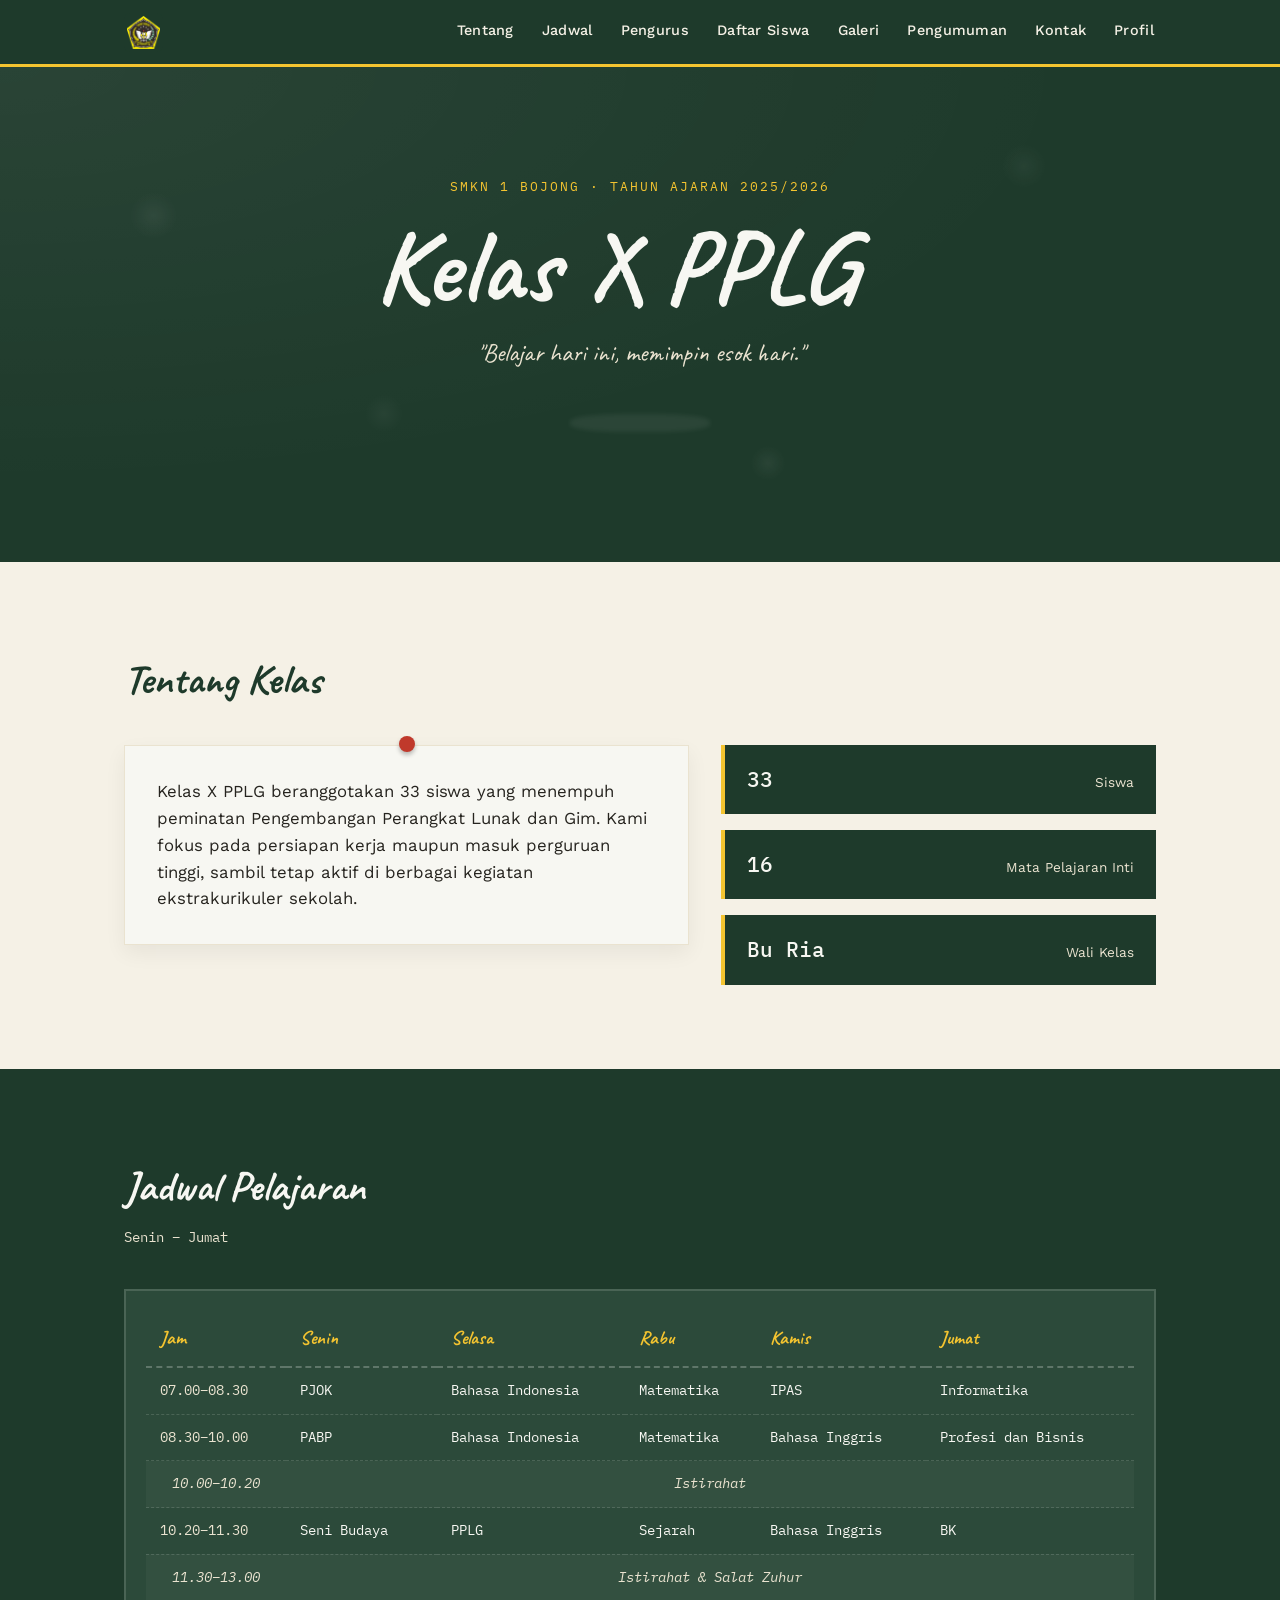
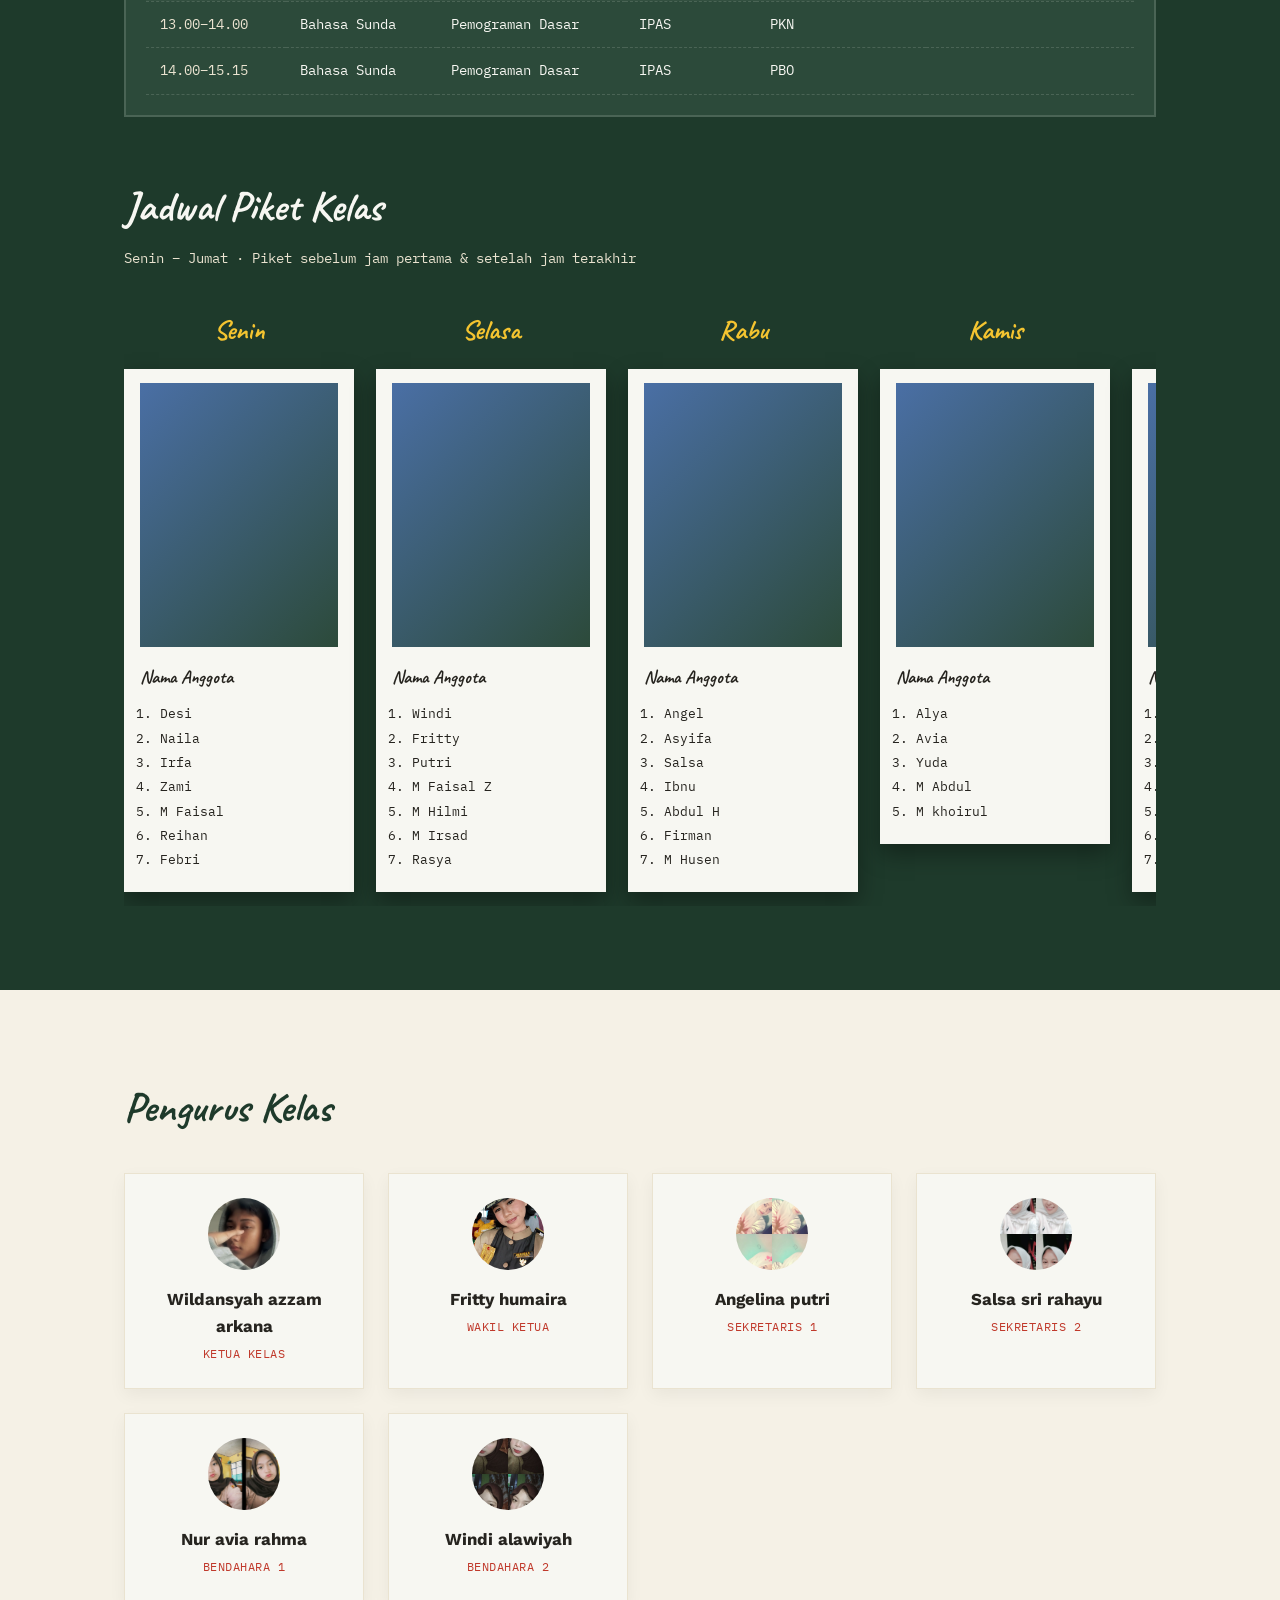
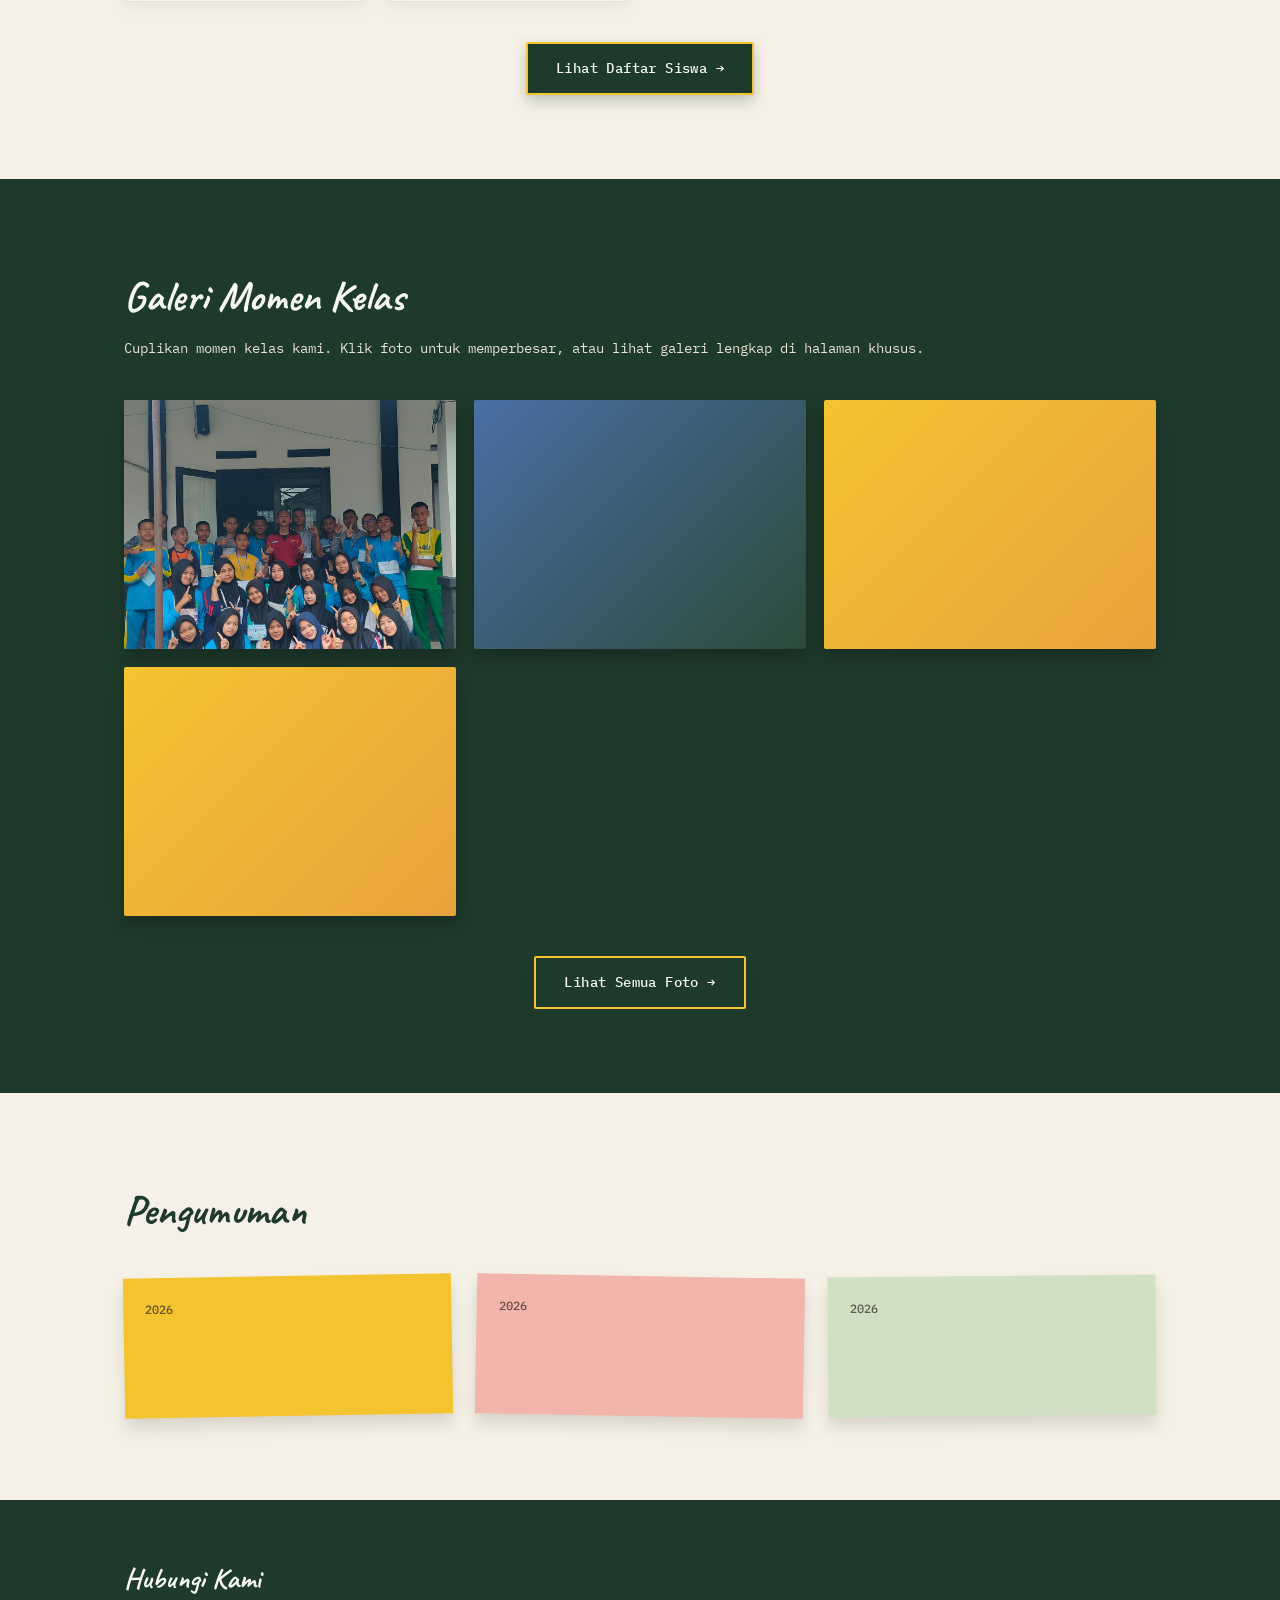
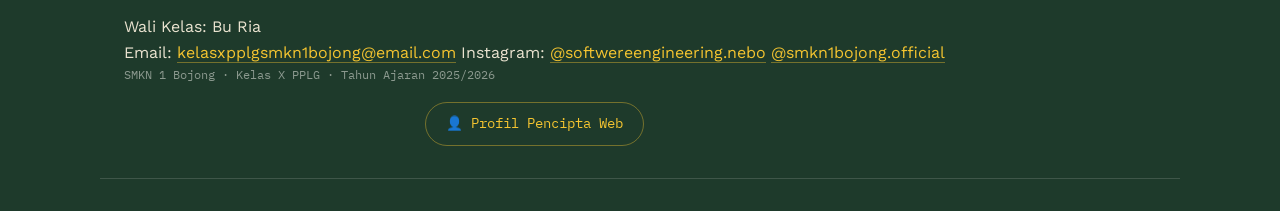
==== commit c0bddc23: "Update index.html" ====
--- a/index.html
+++ b/index.html
@@ -9,9 +9,80 @@
 <link href="https://fonts.googleapis.com/css2?family=Caveat:wght@500;700&family=IBM+Plex+Mono:wght@400;500&family=Work+Sans:wght@400;500;600;700&display=swap" rel="stylesheet">
 <link rel="stylesheet" href="styler.css">
 <link rel="stylesheet" href="tambahan.css">
-<link rel="icon" type="image/png" sizes="512x512" href="logopplg.png">
-  <meta name="apple-mobile-web-app-title" content="Kelas X PPLG">
-<meta name="theme-color" content="#2563eb">
+<link rel="icon" type="image/png" sizes="1103x1103" href="logosmk.png">
+<style>
+  .id-photo { cursor: pointer; transition: transform 0.15s ease; -webkit-tap-highlight-color: transparent; user-select: none; -webkit-user-select: none; }
+  .id-photo:hover { transform: scale(1.05); }
+
+  .profil-overlay {
+    display: none;
+    position: fixed;
+    inset: 0;
+    background: rgba(0,0,0,0.7);
+    z-index: 999;
+    align-items: center;
+    justify-content: center;
+    padding: 20px;
+  }
+  .profil-overlay.aktif { display: flex; }
+
+  .profil-box {
+    background: #fff;
+    border-radius: 16px;
+    padding: 24px;
+    max-width: 320px;
+    width: 100%;
+    text-align: center;
+    position: relative;
+    box-shadow: 0 10px 30px rgba(0,0,0,0.3);
+  }
+  .profil-close {
+    position: absolute;
+    top: 10px;
+    right: 14px;
+    background: none;
+    border: none;
+    font-size: 24px;
+    cursor: pointer;
+    color: #888;
+    line-height: 1;
+    -webkit-tap-highlight-color: transparent;
+    user-select: none;
+    -webkit-user-select: none;
+  }
+  .profil-close:hover { color: #222; }
+
+  .profil-foto-besar {
+    width: 200px;
+    height: 200px;
+    border-radius: 50%;
+    object-fit: cover;
+    margin: 10px auto 16px;
+    display: block;
+  }
+  .profil-inisial-besar {
+    width: 200px;
+    height: 200px;
+    border-radius: 50%;
+    margin: 10px auto 16px;
+    display: flex;
+    align-items: center;
+    justify-content: center;
+    font-size: 64px;
+    font-weight: 700;
+    color: #f7f7f2;
+  }
+  .profil-nama {
+    font-size: 18px;
+    font-weight: 600;
+    margin: 0;
+  }
+  .profil-role {
+    font-size: 14px;
+    color: #888;
+    margin: 4px 0 0;
+  }
+</style>
 </head>
 <body>
 
@@ -239,32 +310,32 @@
     <h2 class="section-title">Pengurus Kelas</h2>
     <div class="id-card-grid">
       <div class="id-card">
-        <div class="id-photo" style="background:#c0392b"><img src="wildan1.jpg" alt="Wildansyah azzam arkana" onerror="this.style.display='none'; this.parentElement.innerHTML='RA';"></div>
+        <div class="id-photo" onclick="bukaProfil(this, 'Wildansyah azzam arkana', 'Ketua Kelas', '#c0392b')" style="background:#c0392b"><img src="wildan1.jpg" alt="Wildansyah azzam arkana" onerror="this.style.display='none'; this.parentElement.innerHTML='RA';"></div>
         <h3>Wildansyah azzam arkana</h3>
         <p class="role">Ketua Kelas</p>
       </div>
       <div class="id-card">
-        <div class="id-photo" style="background:#2c4a3a"><img src="fritty.jpg" alt="Frity humaira" onerror="this.style.display='none'; this.parentElement.innerHTML='SN';"></div>
+        <div class="id-photo" onclick="bukaProfil(this, 'Fritty humaira', 'Wakil Ketua', '#2c4a3a')" style="background:#2c4a3a"><img src="fritty.jpg" alt="Frity humaira" onerror="this.style.display='none'; this.parentElement.innerHTML='SN';"></div>
         <h3>Fritty humaira</h3>
         <p class="role">Wakil Ketua</p>
       </div>
       <div class="id-card">
-        <div class="id-photo" style="background:#f4c430;color:#1e3a2b"><img src="angel.jpg" alt="Angelina Putri" onerror="this.style.display='none'; this.parentElement.innerHTML='AP';"></div>
+        <div class="id-photo" onclick="bukaProfil(this, 'Angelina putri', 'Sekretaris 1', '#f4c430')" style="background:#f4c430;color:#1e3a2b"><img src="angel.jpg" alt="Angelina Putri" onerror="this.style.display='none'; this.parentElement.innerHTML='AP';"></div>
         <h3>Angelina putri</h3>
         <p class="role">Sekretaris 1</p>
       </div>
       <div class="id-card">
-        <div class="id-photo" style="background:#f4c430;color:#1e3a2b"><img src="salsa.jpg" alt="Salsa sri rahayu" onerror="this.style.display='none'; this.parentElement.innerHTML='SS';"></div>
+        <div class="id-photo" onclick="bukaProfil(this, 'Salsa sri rahayu', 'Sekretaris 2', '#f4c430')" style="background:#f4c430;color:#1e3a2b"><img src="salsa.jpg" alt="Salsa sri rahayu" onerror="this.style.display='none'; this.parentElement.innerHTML='SS';"></div>
         <h3>Salsa sri rahayu</h3>
         <p class="role">Sekretaris 2</p>
       </div>
       <div class="id-card">
-        <div class="id-photo" style="background:#4a6fa5"><img src="nur.jpg" alt="Nur avia rahma" onerror="this.style.display='none'; this.parentElement.innerHTML='NA';"></div>
+        <div class="id-photo" onclick="bukaProfil(this, 'Nur avia rahma', 'Bendahara 1', '#4a6fa5')" style="background:#4a6fa5"><img src="nur.jpg" alt="Nur avia rahma" onerror="this.style.display='none'; this.parentElement.innerHTML='NA';"></div>
         <h3>Nur avia rahma</h3>
         <p class="role">Bendahara 1</p> 
       </div>
         <div class="id-card">
-        <div class="id-photo" style="background:#f4c430;color:#1e3a2b"><img src="windi.jpg" alt="Windi alawiyah" onerror="this.style.display='none'; this.parentElement.innerHTML='WA';"></div>
+        <div class="id-photo" onclick="bukaProfil(this, 'Windi alawiyah', 'Bendahara 2', '#f4c430')" style="background:#f4c430;color:#1e3a2b"><img src="windi.jpg" alt="Windi alawiyah" onerror="this.style.display='none'; this.parentElement.innerHTML='WA';"></div>
         <h3>Windi alawiyah</h3>
         <p class="role">Bendahara 2</p>
       </div>
@@ -283,10 +354,10 @@
     <p class="section-sub light">Cuplikan momen kelas kami. Klik foto untuk memperbesar, atau lihat galeri lengkap di halaman khusus.</p>
     <div class="gallery-grid">
       <!-- Untuk menambah foto: copy paste blok div di bawah, ganti src="foto/NAMA-FILE.jpg" -->
-      <div class="photo-tile" style="background:linear-gradient(135deg,#e8a33d,#c0392b)"><img src="IMG-20260721-WA0027.jpg" alt="Momen kelas 1" onerror="this.style.display='none'"></div>
-      <div class="photo-tile" style="background:linear-gradient(135deg,#4a6fa5,#2c4a3a)"><img src="fg2.jpg" alt="Momen kelas 2" onerror="this.style.display='none'"></div>
-      <div class="photo-tile" style="background:linear-gradient(135deg,#f4c430,#e8a33d)"><img src="fg3.jpg" alt="Momen kelas 3" onerror="this.style.display='none'"></div>
-      <div class="photo-tile" style="background:linear-gradient(135deg,#f4c430,#e8a33d)"><img src="fg4.jpg" alt="Momen kelas 4" onerror="this.style.display='none'"></div>
+      <div class="photo-tile" style="background:linear-gradient(135deg,#e8a33d,#c0392b)"><img src="IMG-20260721-WA0027.jpg" alt="" onerror="this.style.display='none'"></div>
+      <div class="photo-tile" style="background:linear-gradient(135deg,#4a6fa5,#2c4a3a)"><img src="fg2.jpg" alt="" onerror="this.style.display='none'"></div>
+      <div class="photo-tile" style="background:linear-gradient(135deg,#f4c430,#e8a33d)"><img src="fg3.jpg" alt="" onerror="this.style.display='none'"></div>
+      <div class="photo-tile" style="background:linear-gradient(135deg,#f4c430,#e8a33d)"><img src="fg4.jpg" alt="" onerror="this.style.display='none'"></div>
     </div>
     <div class="btn-row">
       <a href="galeri.html" class="btn btn-primary">Lihat Semua Foto →</a>
@@ -300,15 +371,15 @@
     <h2 class="section-title">Pengumuman</h2>
     <div class="sticky-grid">
       <div class="sticky-note note-yellow">
-        <p class="note-date">28 Jul 2026</p>
+        <p class="note-date">2026</p>
         <p></p>
       </div>
       <div class="sticky-note note-red">
-        <p class="note-date">25 Jul 2026</p>
+        <p class="note-date">2026</p>
         <p></p>
       </div>
       <div class="sticky-note note-green">
-        <p class="note-date">20 Jul 2026</p>
+        <p class="note-date">2026</p>
         <p></p>
       </div>
     </div>
@@ -333,6 +404,47 @@
   </div>
 </footer>
 
+<!-- MODAL PROFIL FOTO PENGURUS -->
+<div class="profil-overlay" id="profil-overlay" onclick="tutupProfil(event)">
+  <div class="profil-box" onclick="event.stopPropagation()">
+    <button class="profil-close" onclick="tutupProfil()">&times;</button>
+    <div id="profil-foto-wrap"></div>
+    <p class="profil-nama" id="profil-nama"></p>
+    <p class="profil-role" id="profil-role"></p>
+  </div>
+</div>
+
+<script>
+function bukaProfil(el, nama, role, warna) {
+  const overlay = document.getElementById('profil-overlay');
+  const fotoWrap = document.getElementById('profil-foto-wrap');
+  const namaEl = document.getElementById('profil-nama');
+  const roleEl = document.getElementById('profil-role');
+
+  const img = el.querySelector('img');
+  const fotoAda = img && img.style.display !== 'none';
+
+  if (fotoAda) {
+    fotoWrap.innerHTML = `<img src="${img.src}" alt="${nama}" class="profil-foto-besar">`;
+  } else {
+    const inisial = el.textContent.trim();
+    fotoWrap.innerHTML = `<div class="profil-inisial-besar" style="background:${warna}">${inisial}</div>`;
+  }
+
+  namaEl.textContent = nama;
+  roleEl.textContent = role || '';
+  overlay.classList.add('aktif');
+}
+
+function tutupProfil(e) {
+  document.getElementById('profil-overlay').classList.remove('aktif');
+}
+
+document.addEventListener('keydown', (e) => {
+  if (e.key === 'Escape') tutupProfil();
+});
+</script>
+
 <script src="tambahan.js"></script>
 </body>
-</html>
+          </html>
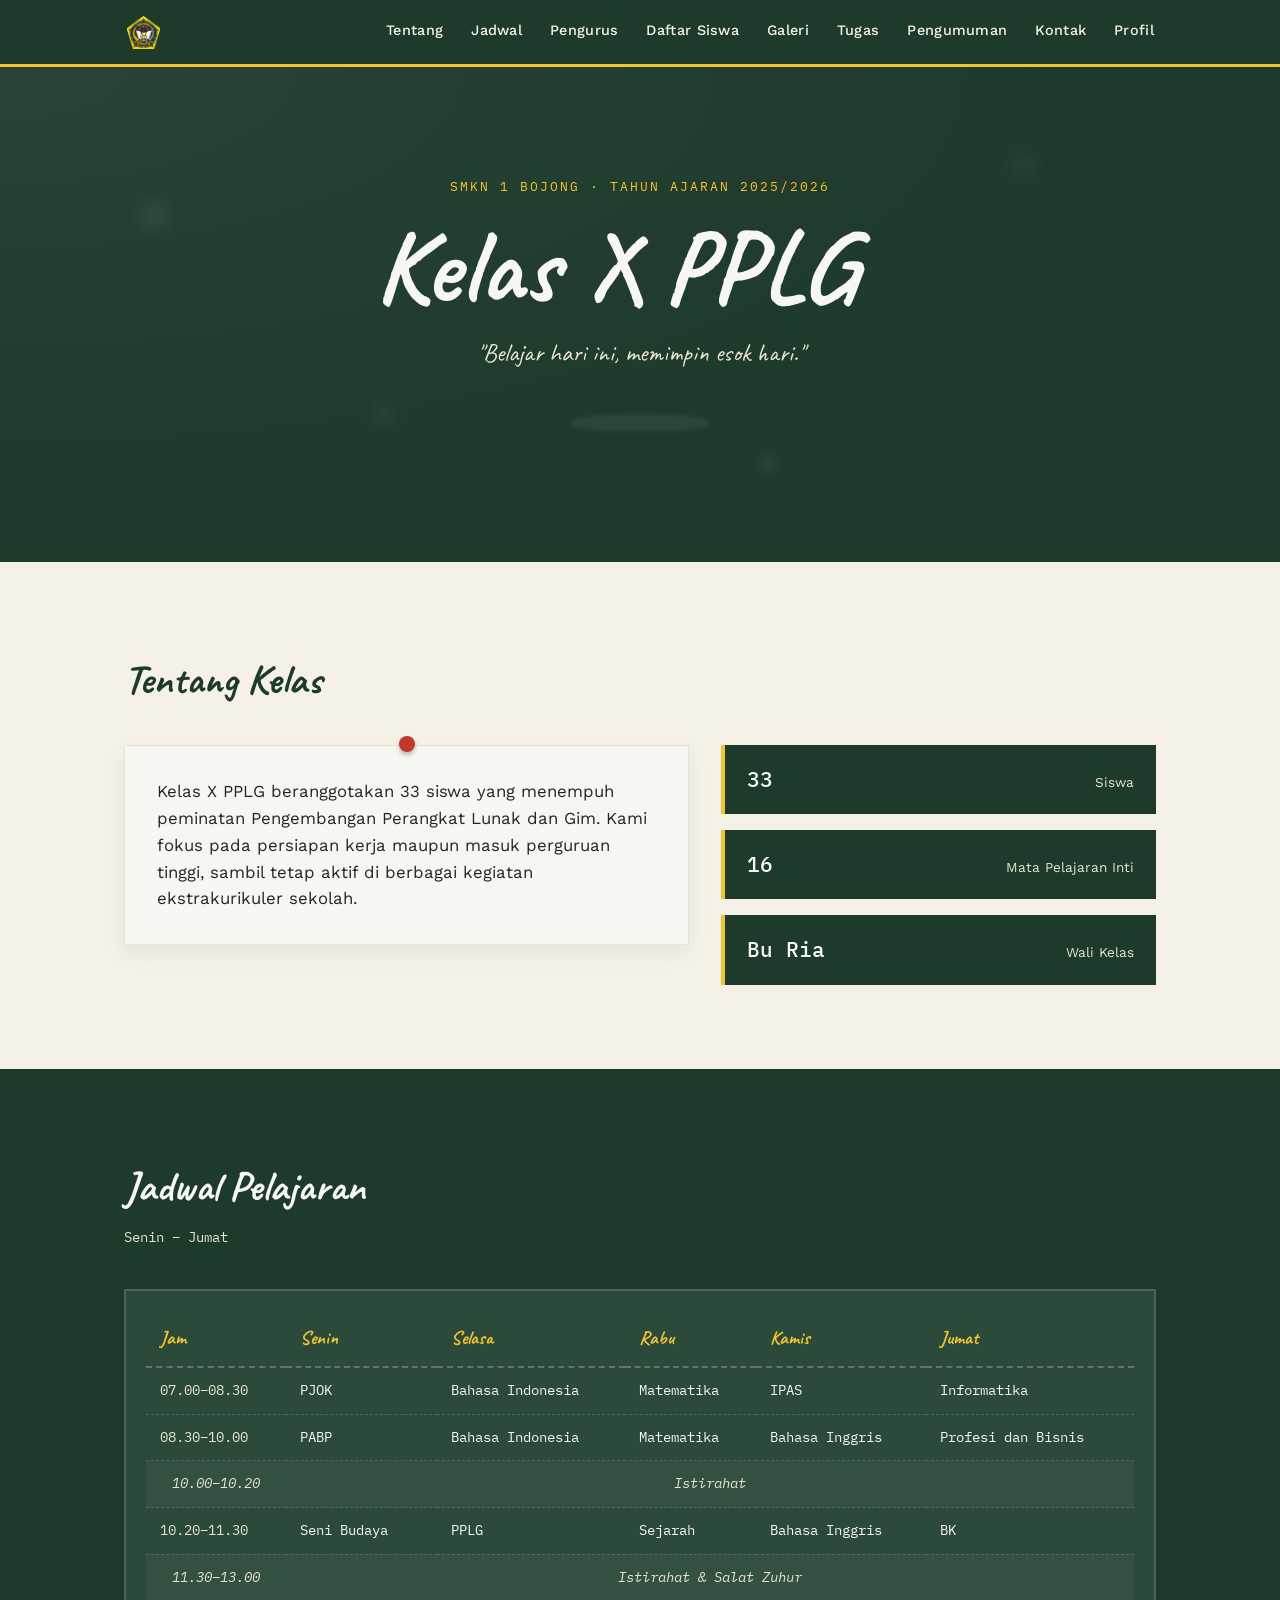
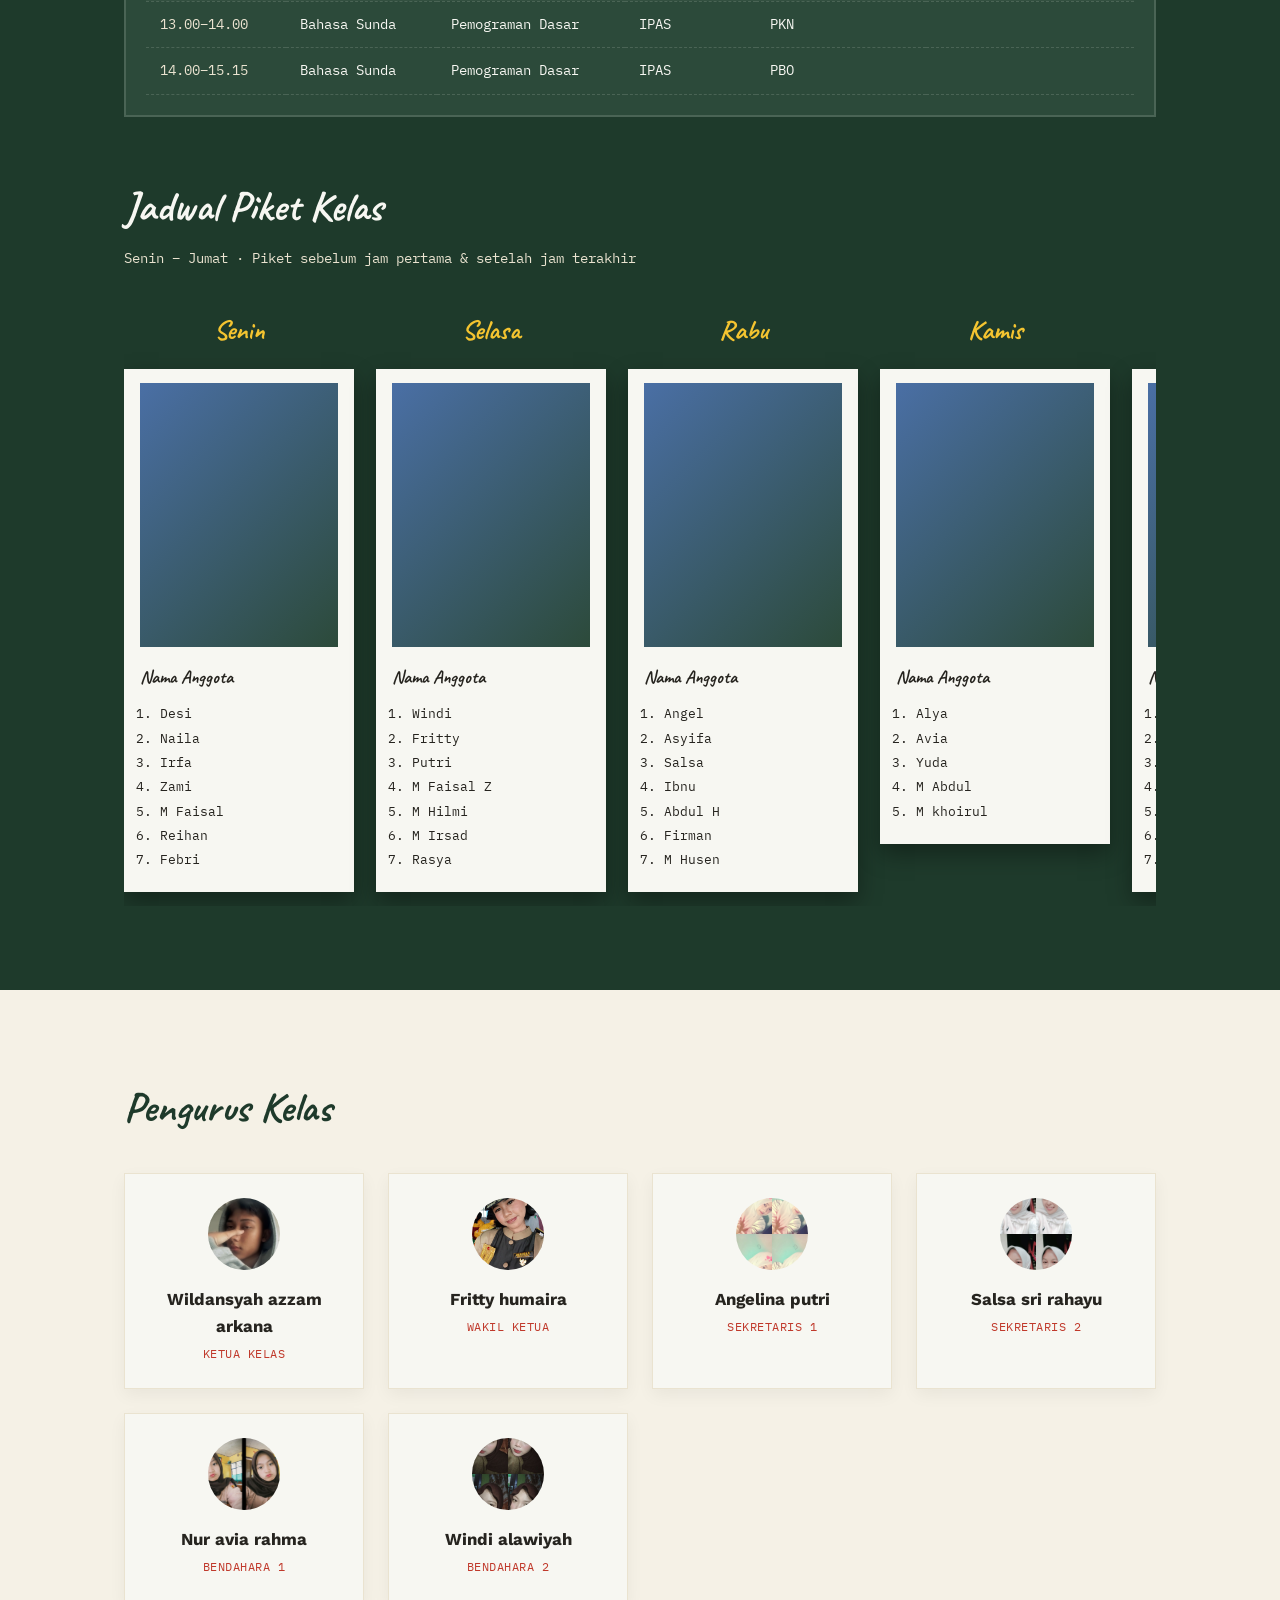
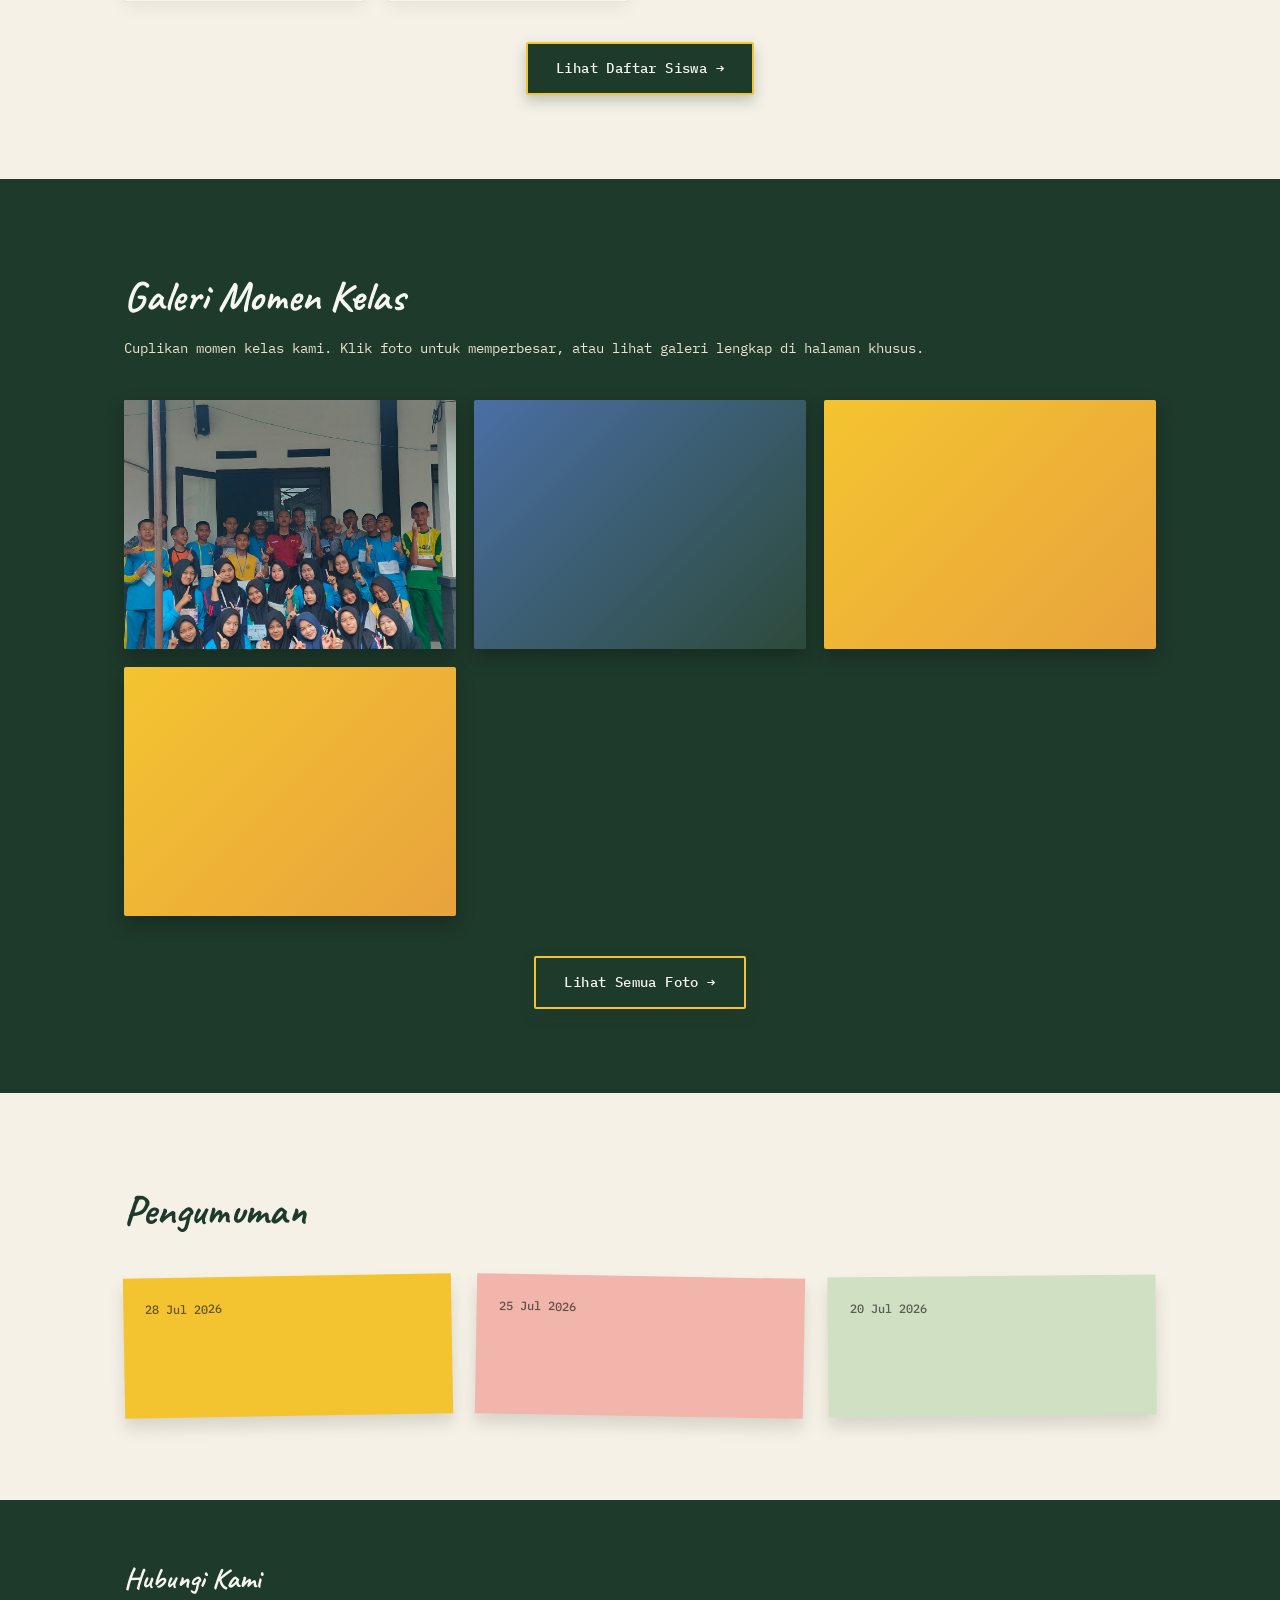
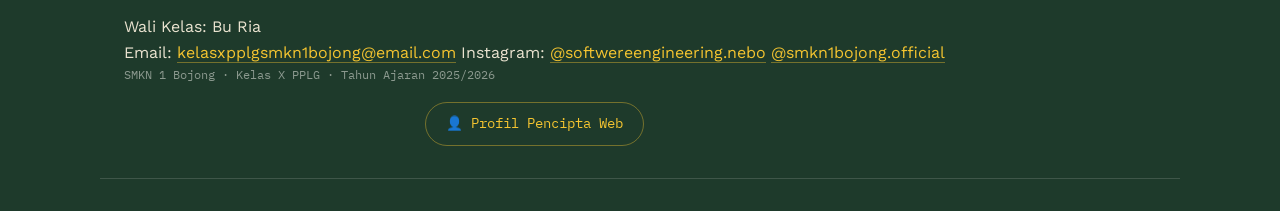
==== commit 782f2464: "Update index.html" ====
--- a/index.html
+++ b/index.html
@@ -10,6 +10,10 @@
 <link rel="stylesheet" href="styler.css">
 <link rel="stylesheet" href="tambahan.css">
 <link rel="icon" type="image/png" sizes="1103x1103" href="logosmk.png">
+<link rel="manifest" href="manifest.json">
+<link rel="apple-touch-icon" href="icon-192.png">
+<meta name="apple-mobile-web-app-title" content="Kelas X PPLG">
+<meta name="theme-color" content="#2563eb">
 <style>
   .id-photo { cursor: pointer; transition: transform 0.15s ease; -webkit-tap-highlight-color: transparent; user-select: none; -webkit-user-select: none; }
   .id-photo:hover { transform: scale(1.05); }
@@ -99,6 +103,7 @@
       <a href="#pengurus">Pengurus</a>
       <a href="daftar-siswa.html">Daftar Siswa</a>
       <a href="galeri.html">Galeri</a>
+      <a href="tugas.html">Tugas</a>
       <a href="#pengumuman">Pengumuman</a>
       <a href="#kontak">Kontak</a>
       <a href="profil.html">Profil</a>
@@ -354,10 +359,10 @@
     <p class="section-sub light">Cuplikan momen kelas kami. Klik foto untuk memperbesar, atau lihat galeri lengkap di halaman khusus.</p>
     <div class="gallery-grid">
       <!-- Untuk menambah foto: copy paste blok div di bawah, ganti src="foto/NAMA-FILE.jpg" -->
-      <div class="photo-tile" style="background:linear-gradient(135deg,#e8a33d,#c0392b)"><img src="IMG-20260721-WA0027.jpg" alt="" onerror="this.style.display='none'"></div>
-      <div class="photo-tile" style="background:linear-gradient(135deg,#4a6fa5,#2c4a3a)"><img src="fg2.jpg" alt="" onerror="this.style.display='none'"></div>
-      <div class="photo-tile" style="background:linear-gradient(135deg,#f4c430,#e8a33d)"><img src="fg3.jpg" alt="" onerror="this.style.display='none'"></div>
-      <div class="photo-tile" style="background:linear-gradient(135deg,#f4c430,#e8a33d)"><img src="fg4.jpg" alt="" onerror="this.style.display='none'"></div>
+      <div class="photo-tile" style="background:linear-gradient(135deg,#e8a33d,#c0392b)"><img src="IMG-20260721-WA0027.jpg" alt="Momen kelas 1" onerror="this.style.display='none'"></div>
+      <div class="photo-tile" style="background:linear-gradient(135deg,#4a6fa5,#2c4a3a)"><img src="fg2.jpg" alt="Momen kelas 2" onerror="this.style.display='none'"></div>
+      <div class="photo-tile" style="background:linear-gradient(135deg,#f4c430,#e8a33d)"><img src="fg3.jpg" alt="Momen kelas 3" onerror="this.style.display='none'"></div>
+      <div class="photo-tile" style="background:linear-gradient(135deg,#f4c430,#e8a33d)"><img src="fg4.jpg" alt="Momen kelas 4" onerror="this.style.display='none'"></div>
     </div>
     <div class="btn-row">
       <a href="galeri.html" class="btn btn-primary">Lihat Semua Foto →</a>
@@ -371,15 +376,15 @@
     <h2 class="section-title">Pengumuman</h2>
     <div class="sticky-grid">
       <div class="sticky-note note-yellow">
-        <p class="note-date">2026</p>
+        <p class="note-date">28 Jul 2026</p>
         <p></p>
       </div>
       <div class="sticky-note note-red">
-        <p class="note-date">2026</p>
+        <p class="note-date">25 Jul 2026</p>
         <p></p>
       </div>
       <div class="sticky-note note-green">
-        <p class="note-date">2026</p>
+        <p class="note-date">20 Jul 2026</p>
         <p></p>
       </div>
     </div>
@@ -446,5 +451,12 @@
 </script>
 
 <script src="tambahan.js"></script>
+<script>
+if ('serviceWorker' in navigator) {
+  window.addEventListener('load', () => {
+    navigator.serviceWorker.register('service-worker.js');
+  });
+}
+</script>
 </body>
-          </html>
+</html>
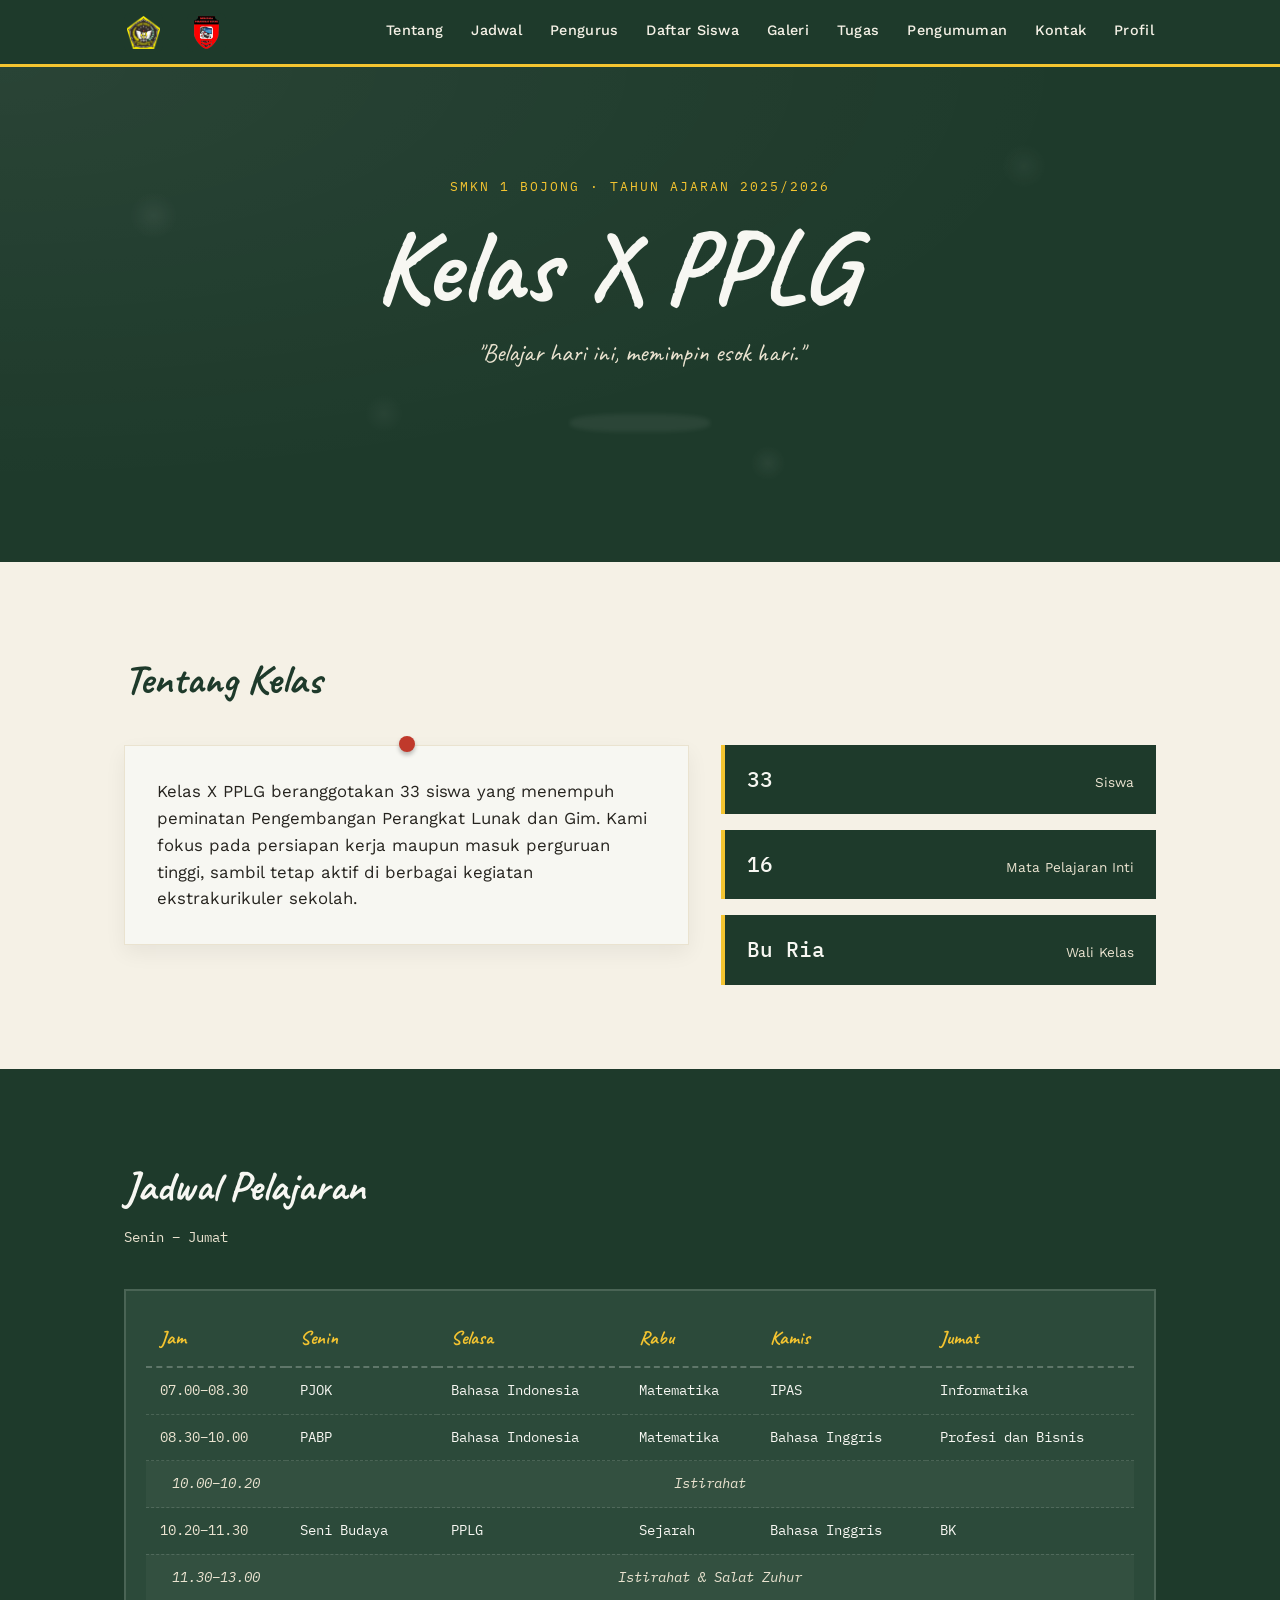
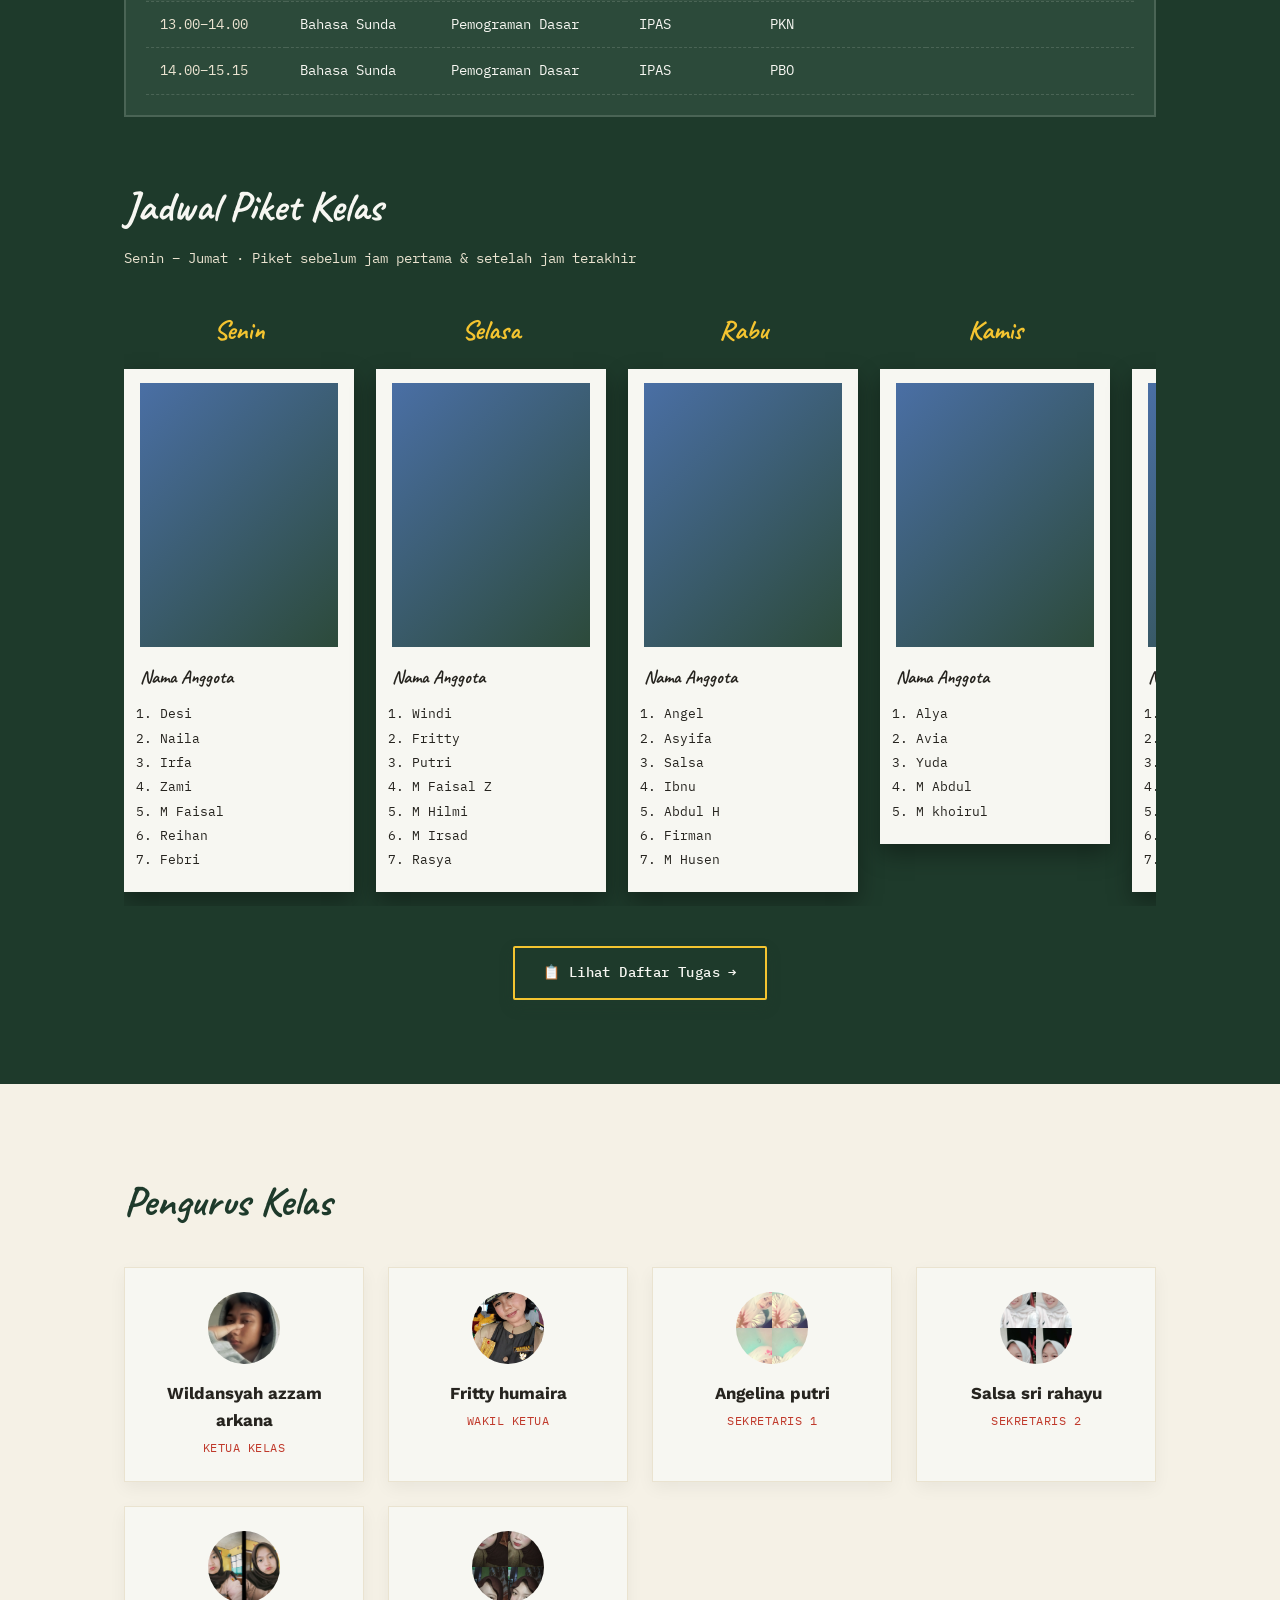
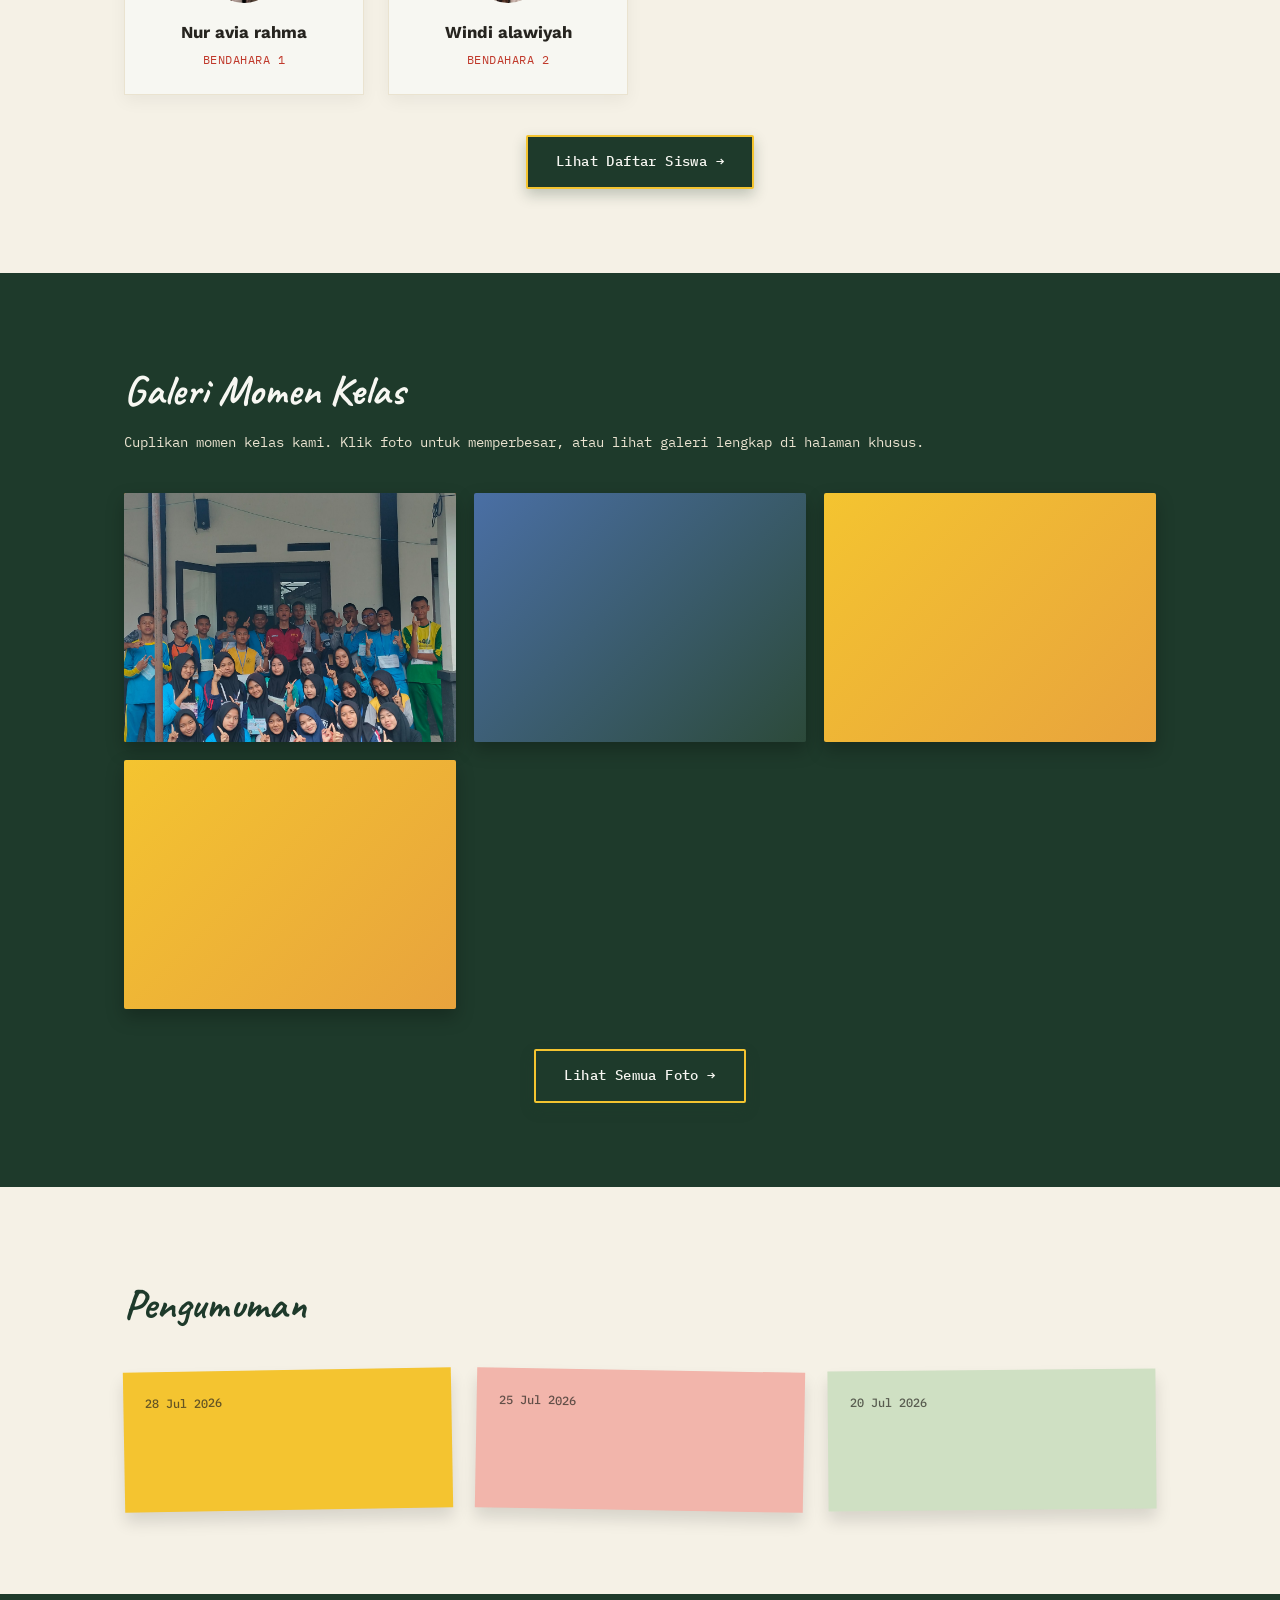
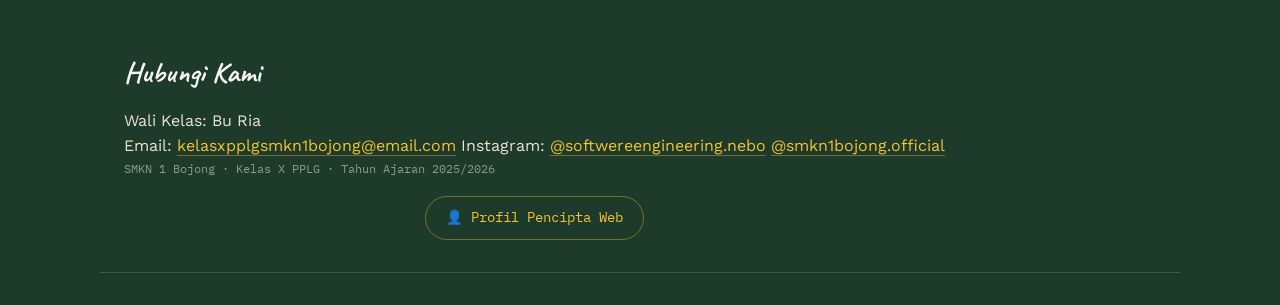
==== commit 6715eccc: "Update index.html" ====
--- a/index.html
+++ b/index.html
@@ -95,7 +95,7 @@
     <div class="brand-group">
       <img src="logosmk.png" alt="Logo SMKN 1 Bojong" class="logo" onerror="this.style.display='none'">
       <span class="brand"></span>
-      <img src=".png" alt="Logo PPLG" class="logo" onerror="this.style.display='none'">
+      <img src="logopplg.png" alt="Logo PPLG" class="logo" onerror="this.style.display='none'">
     </div>
     <nav class="nav">
       <a href="#tentang">Tentang</a>
@@ -306,6 +306,10 @@
         </div>
       </div>
     </div>
+
+    <div class="btn-row">
+      <a href="tugas.html" class="btn btn-primary">📋 Lihat Daftar Tugas →</a>
+    </div>
   </div>
 </section>
 
@@ -459,4 +463,5 @@
 }
 </script>
 </body>
-</html>
+          </html>
+  
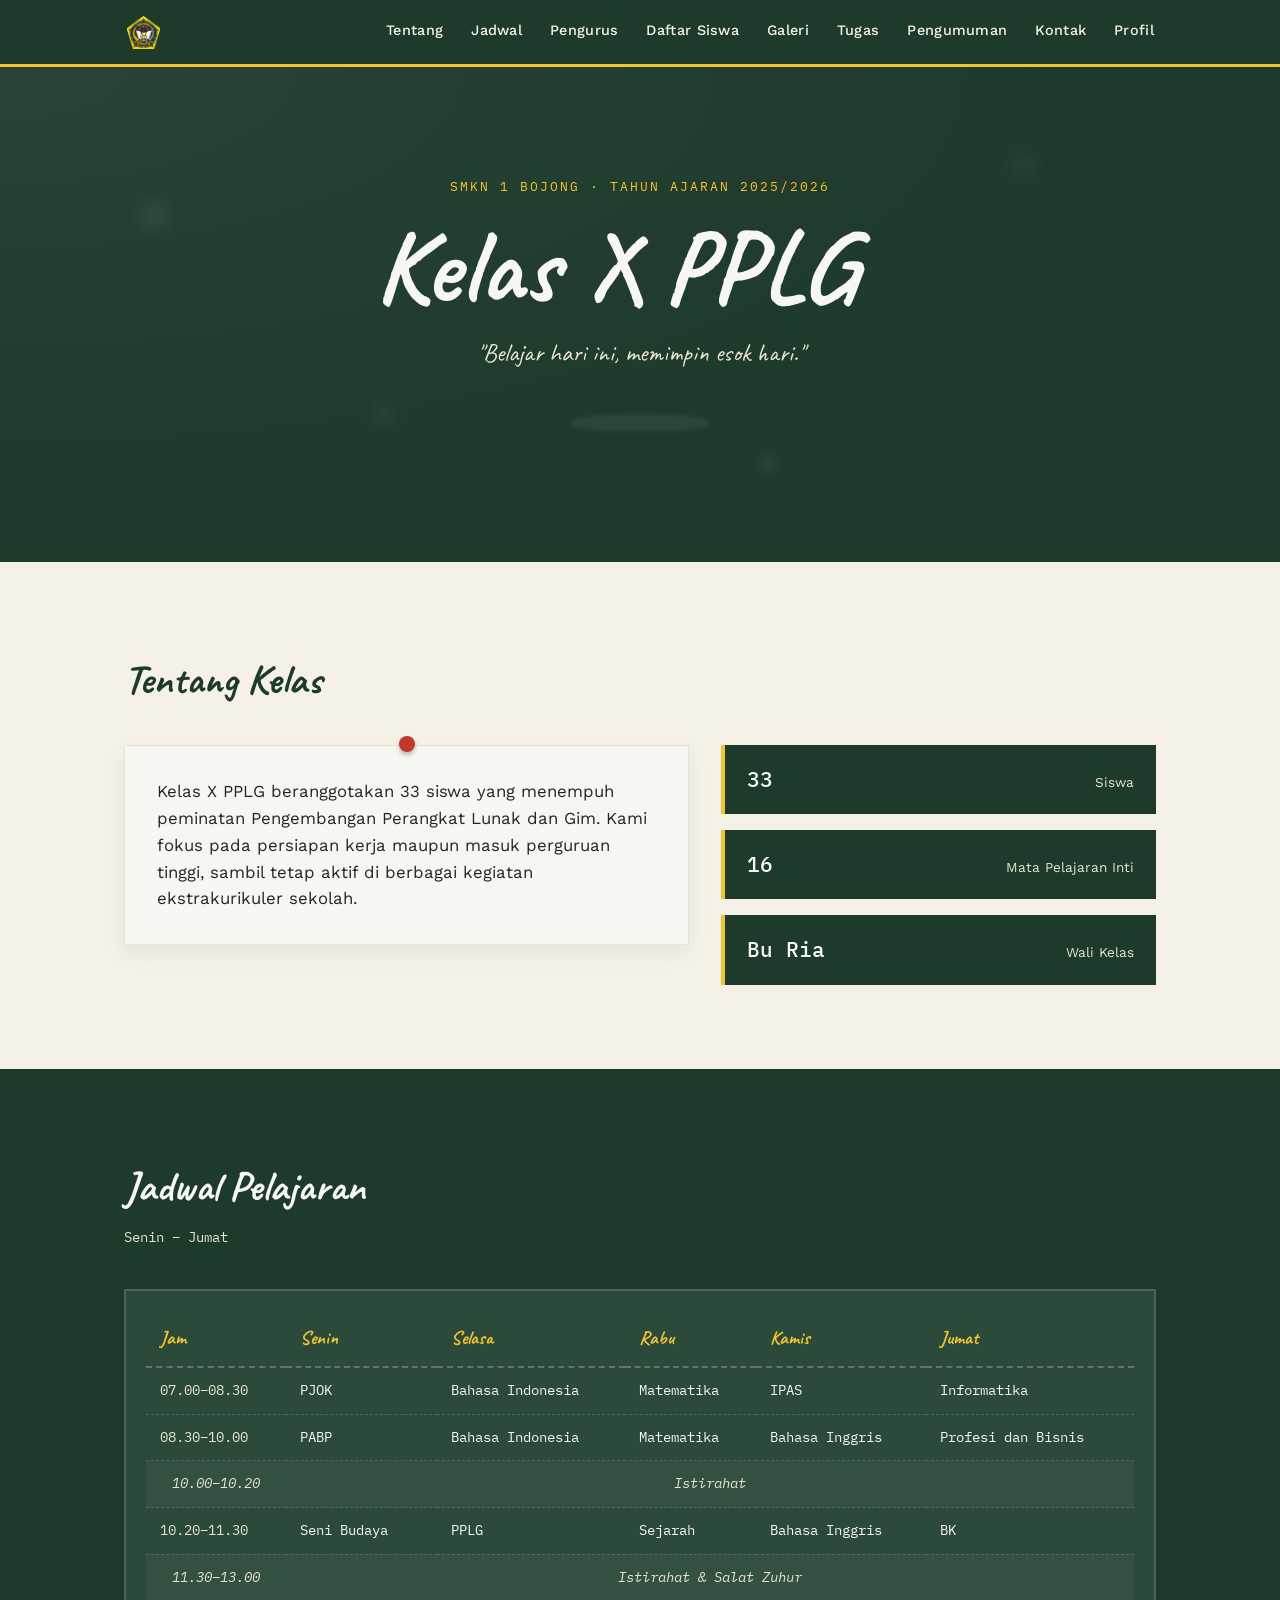
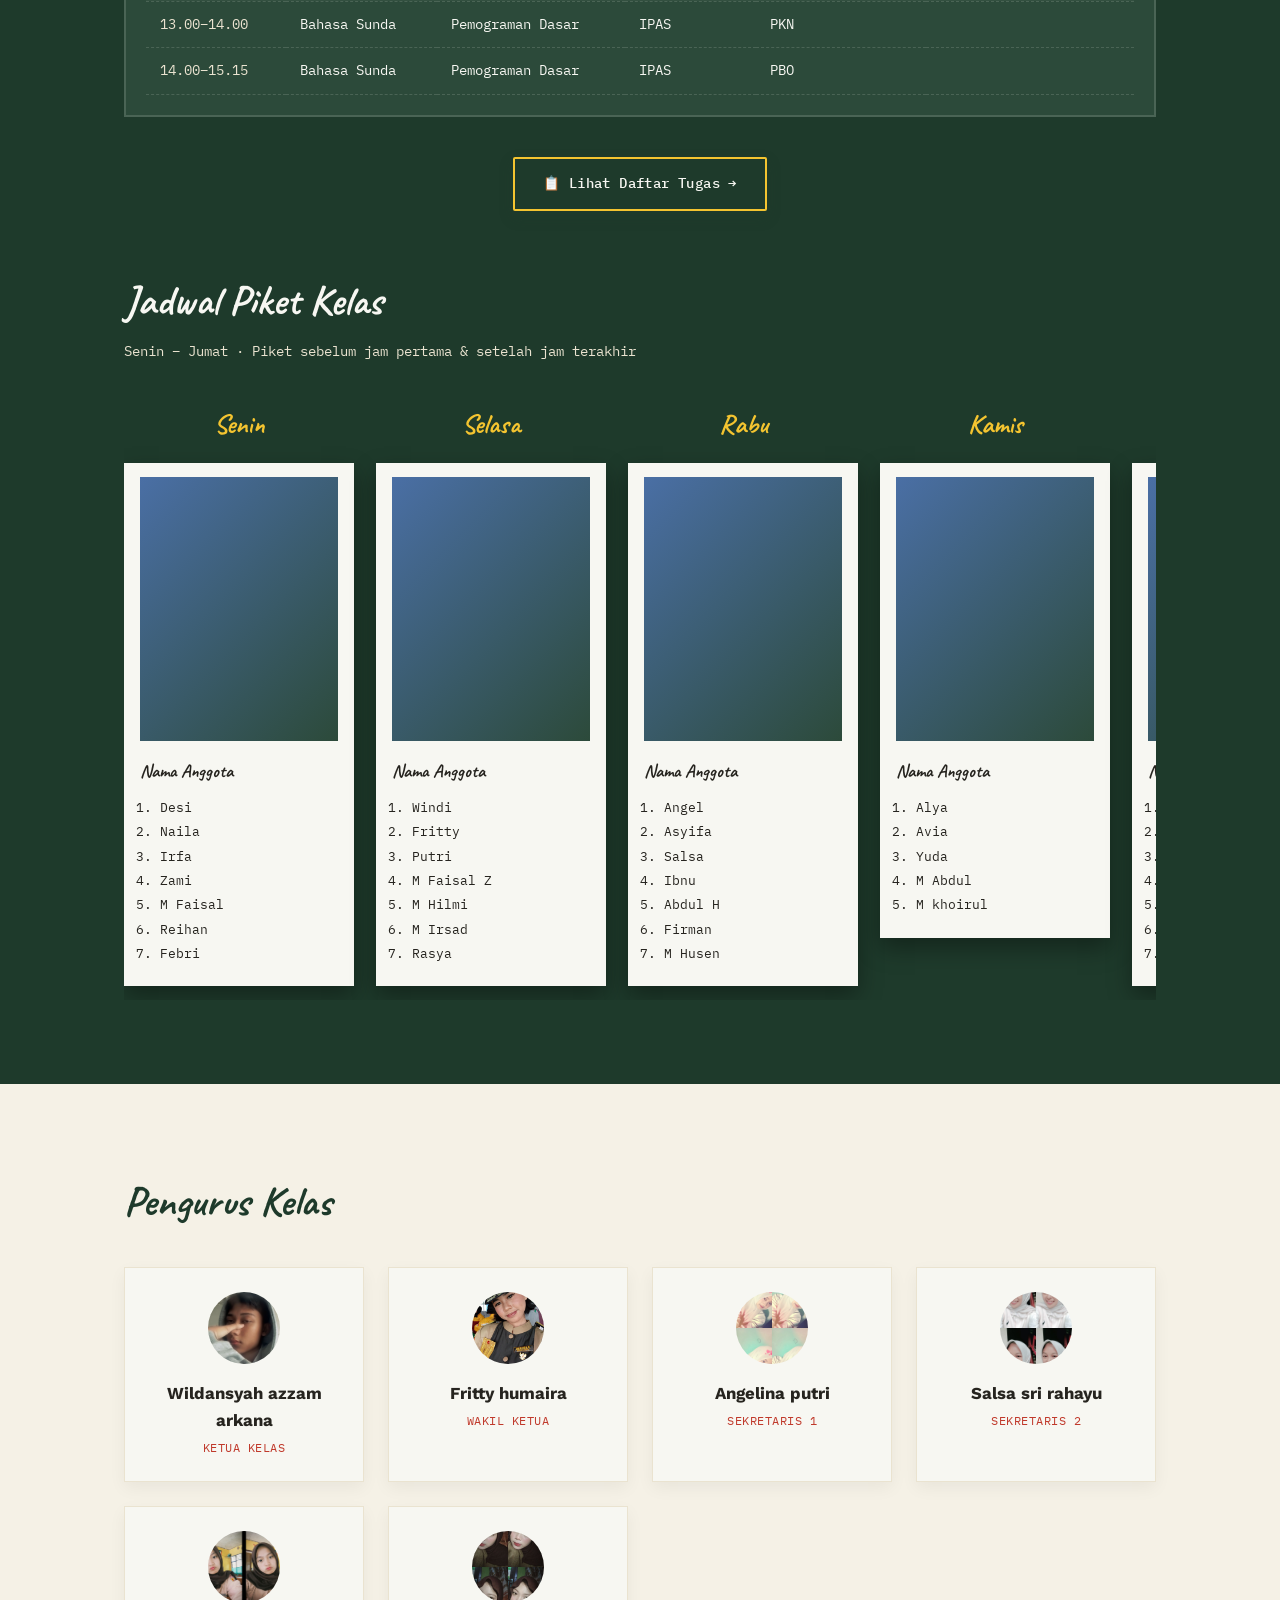
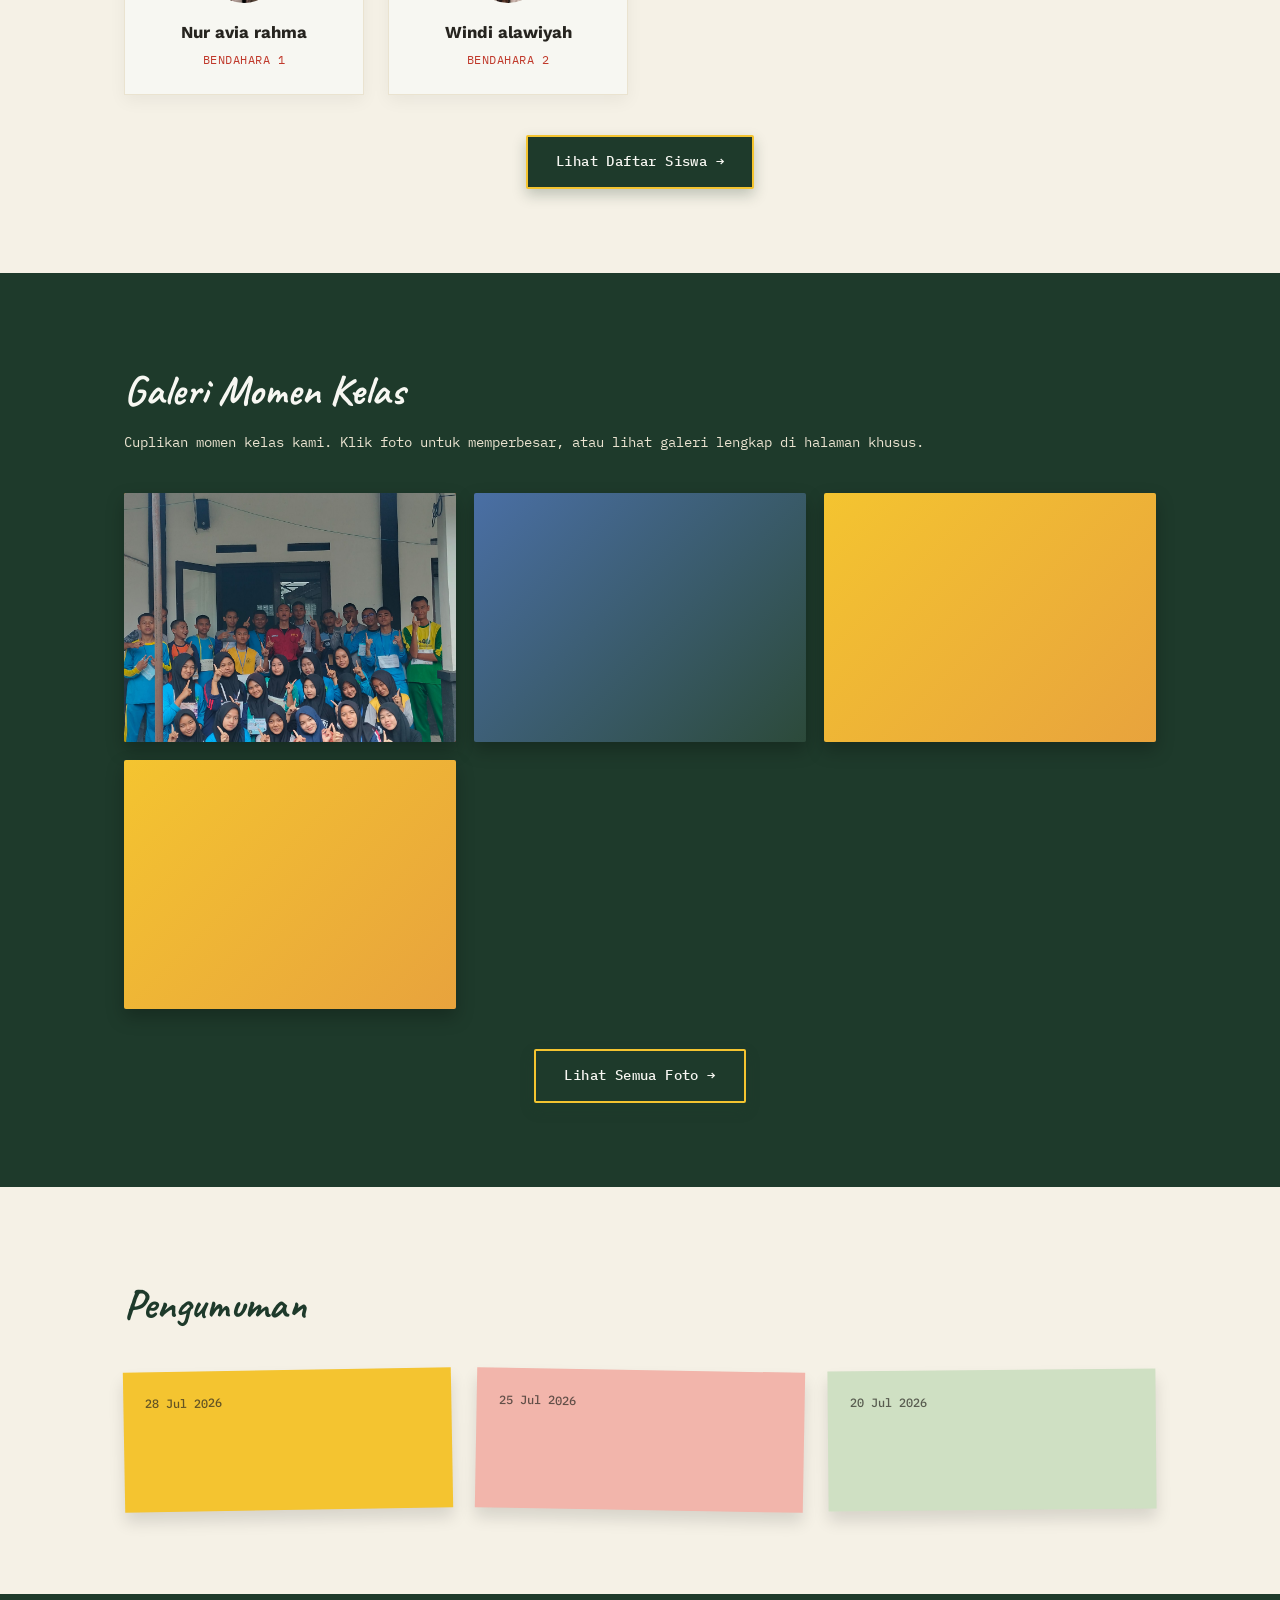
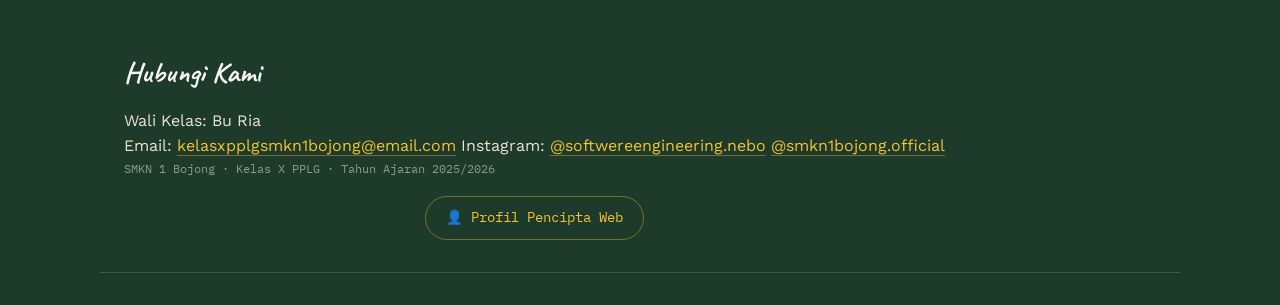
==== commit fc54640c: "Update index.html" ====
--- a/index.html
+++ b/index.html
@@ -95,7 +95,6 @@
     <div class="brand-group">
       <img src="logosmk.png" alt="Logo SMKN 1 Bojong" class="logo" onerror="this.style.display='none'">
       <span class="brand"></span>
-      <img src="logopplg.png" alt="Logo PPLG" class="logo" onerror="this.style.display='none'">
     </div>
     <nav class="nav">
       <a href="#tentang">Tentang</a>
@@ -219,6 +218,10 @@
           </tr>
         </tbody>
       </table>
+    </div>
+
+    <div class="btn-row">
+      <a href="tugas.html" class="btn btn-primary">📋 Lihat Daftar Tugas →</a>
     </div>
 
     <!-- JADWAL PIKET -->
@@ -306,10 +309,6 @@
         </div>
       </div>
     </div>
-
-    <div class="btn-row">
-      <a href="tugas.html" class="btn btn-primary">📋 Lihat Daftar Tugas →</a>
-    </div>
   </div>
 </section>
 
@@ -463,5 +462,4 @@
 }
 </script>
 </body>
-          </html>
-  
+</html>
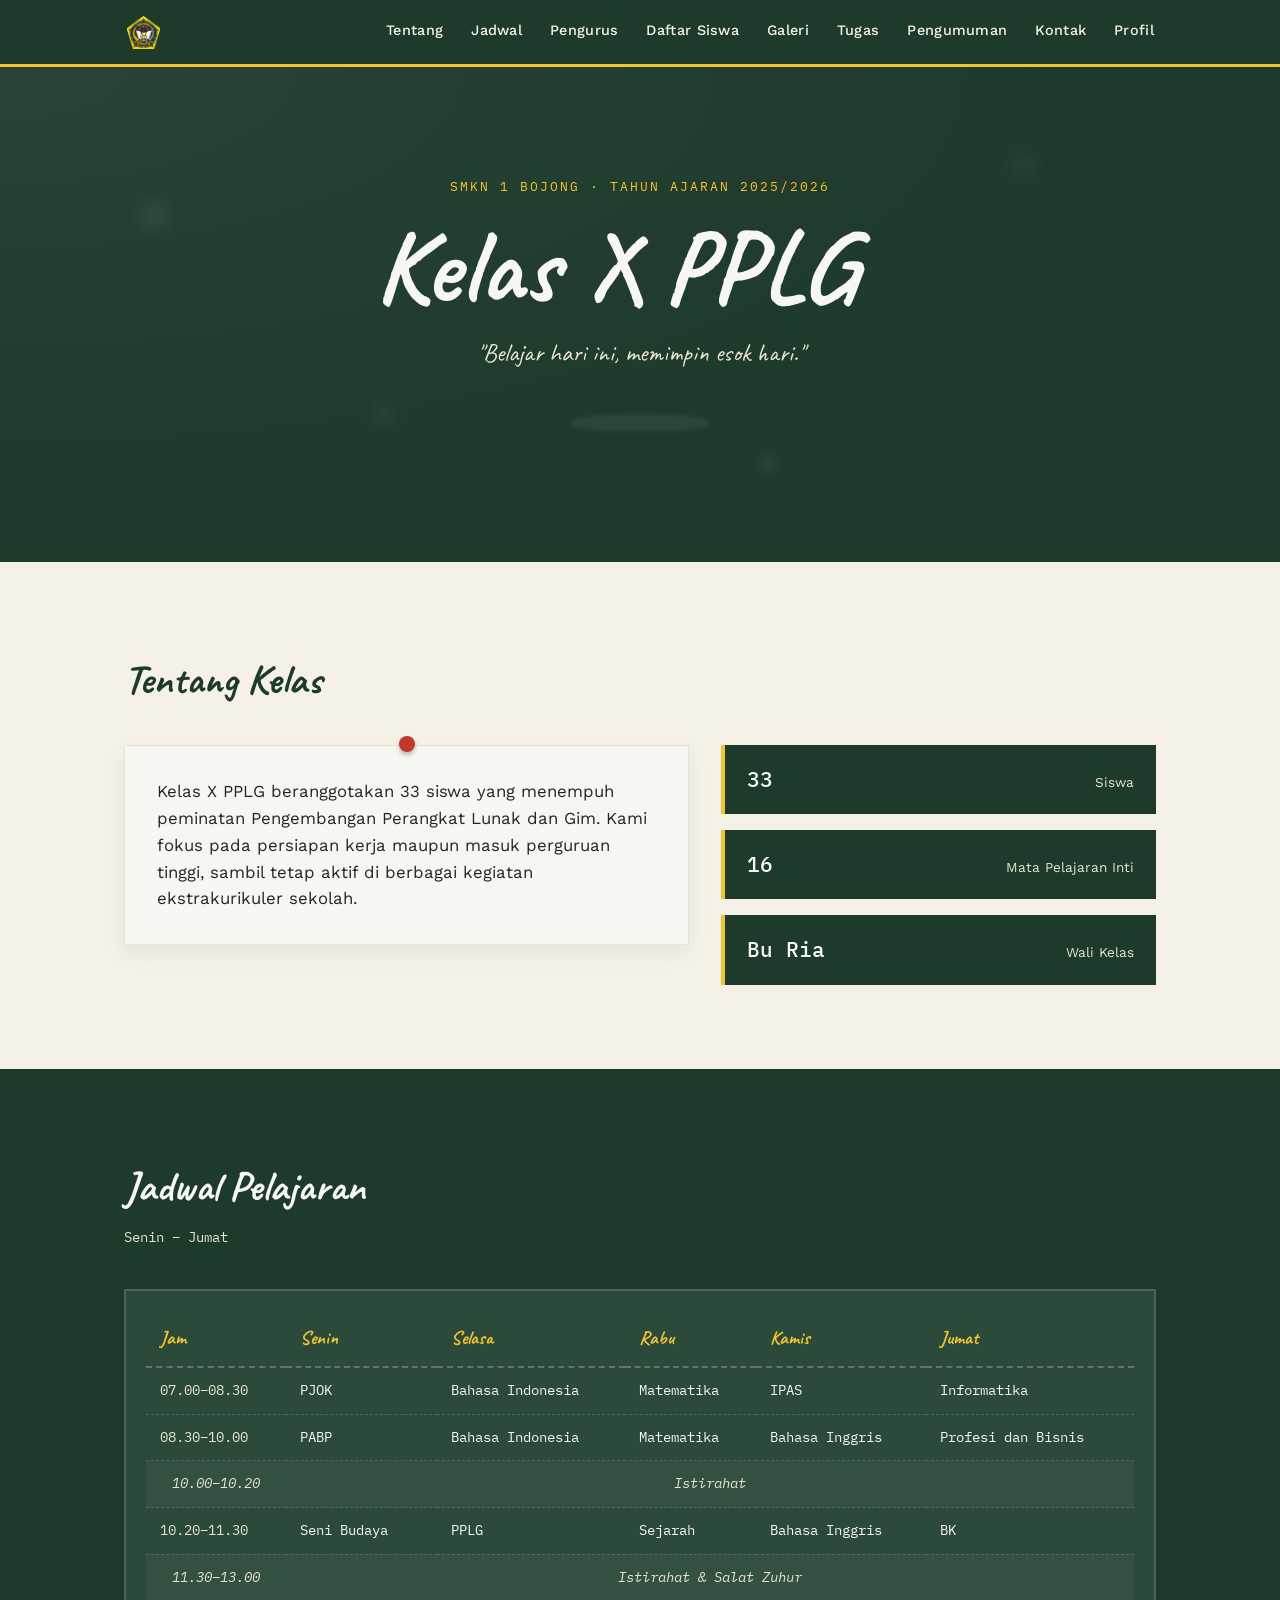
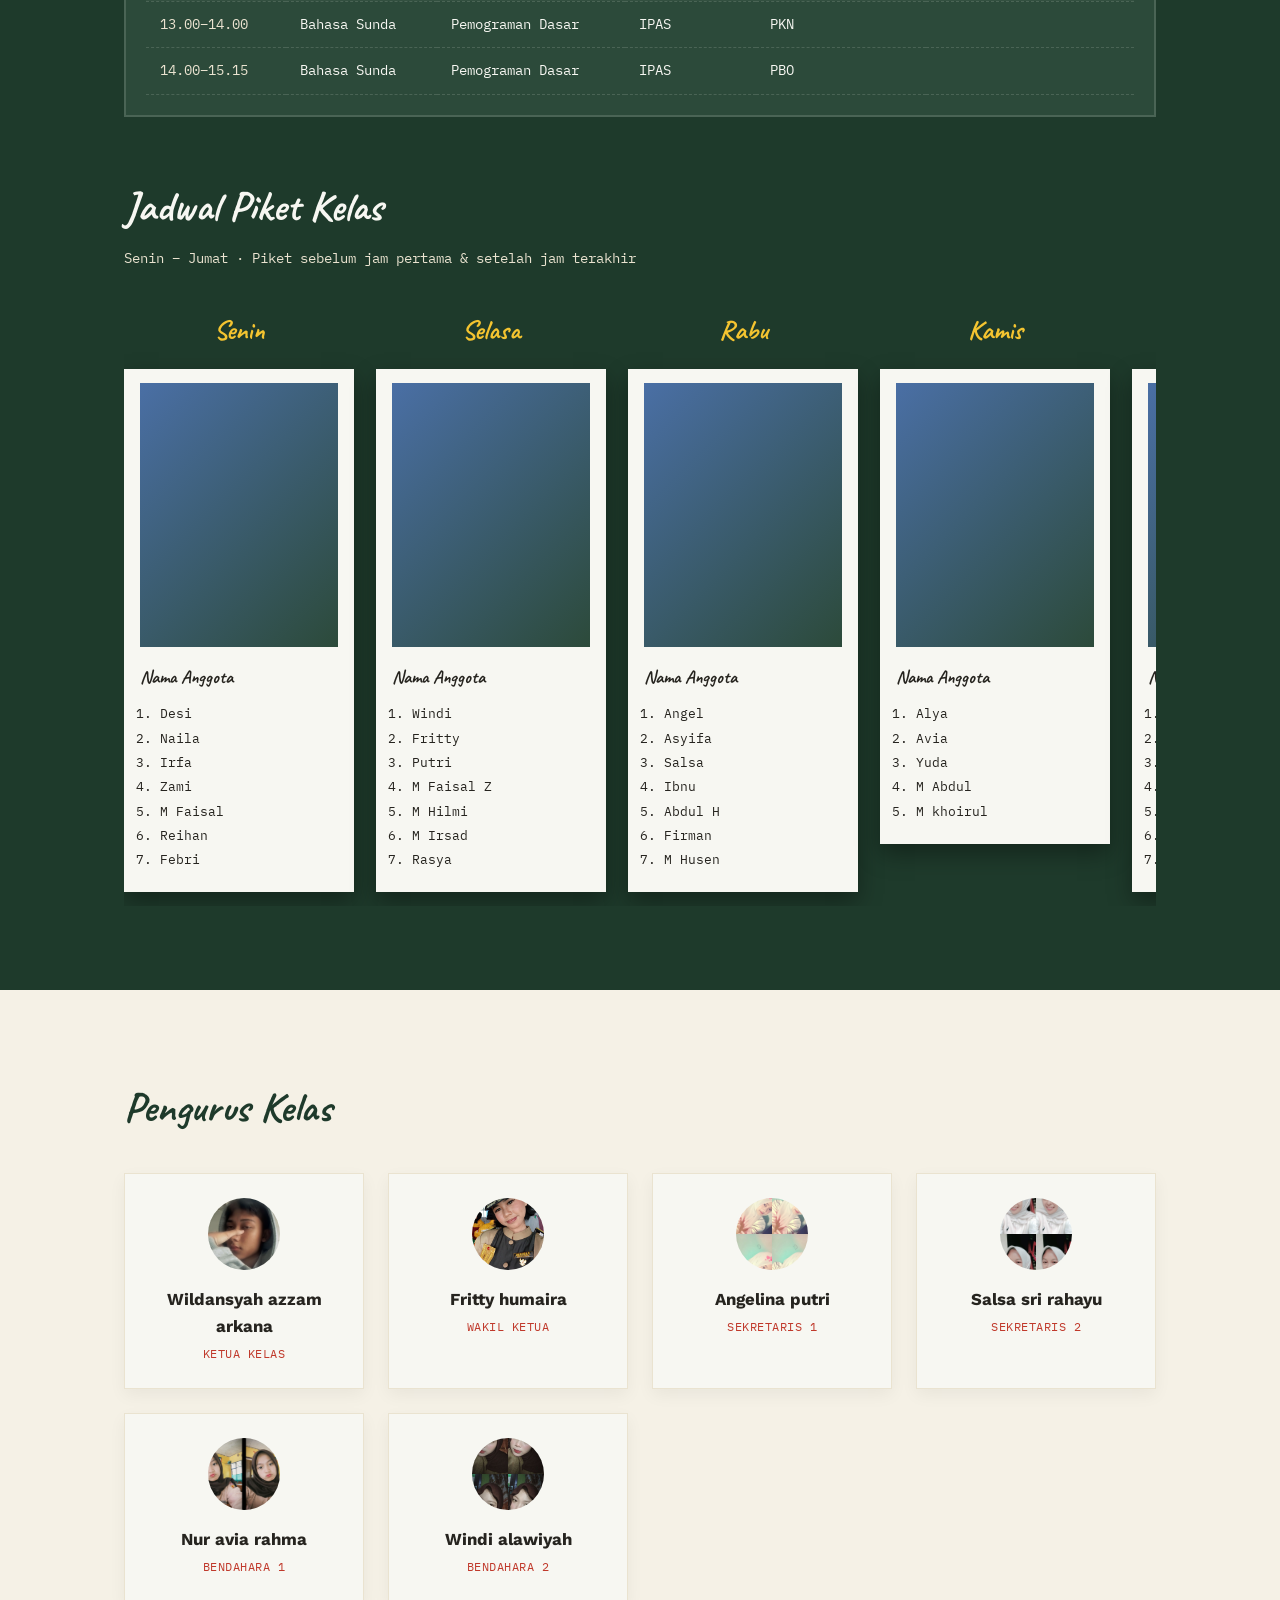
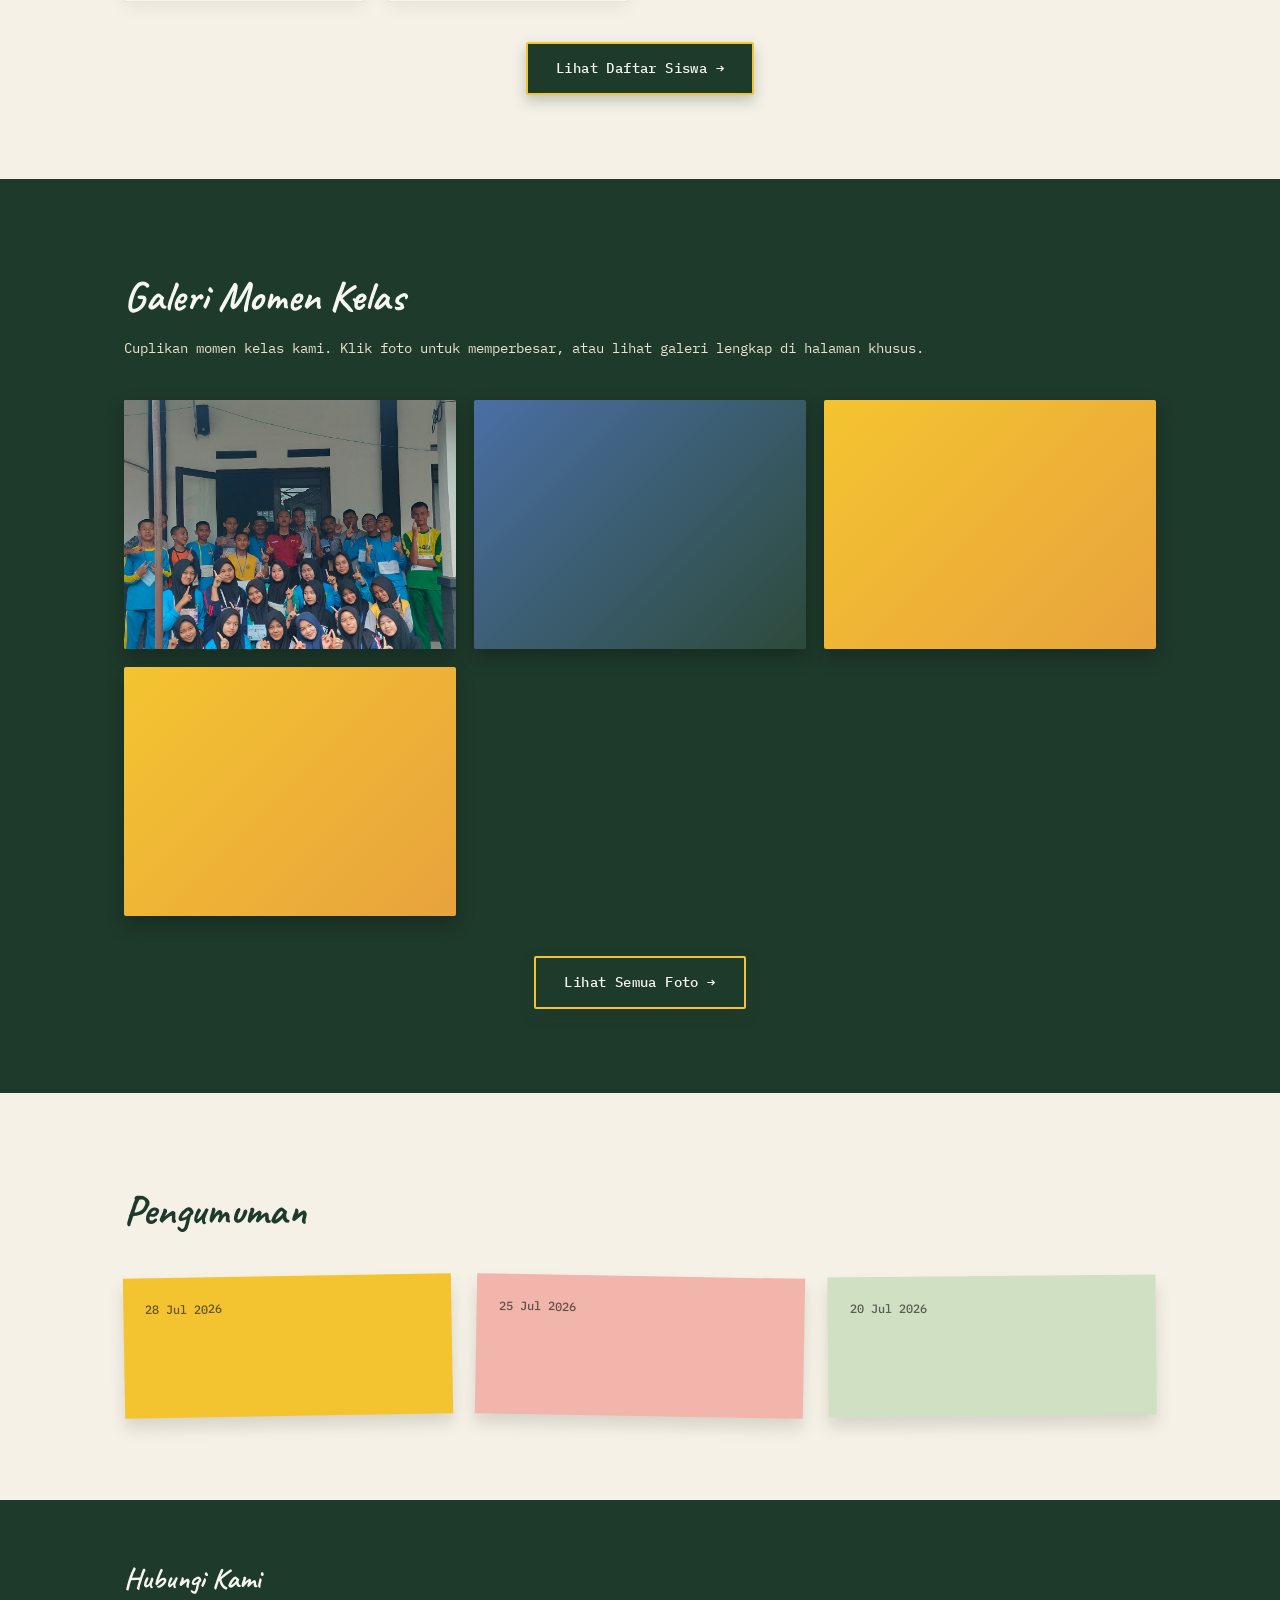
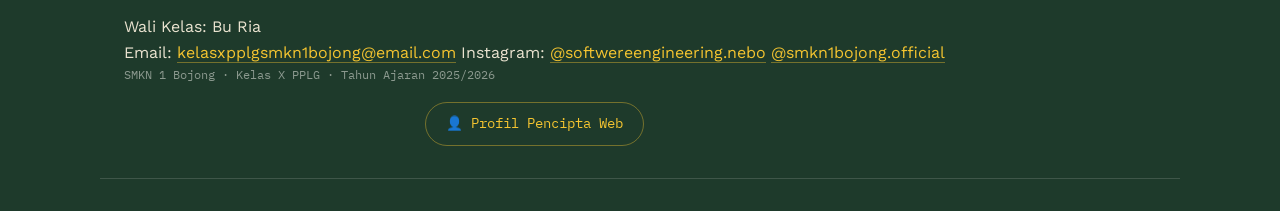
==== commit c4d9db65: "Update index.html" ====
--- a/index.html
+++ b/index.html
@@ -218,10 +218,6 @@
           </tr>
         </tbody>
       </table>
-    </div>
-
-    <div class="btn-row">
-      <a href="tugas.html" class="btn btn-primary">📋 Lihat Daftar Tugas →</a>
     </div>
 
     <!-- JADWAL PIKET -->
